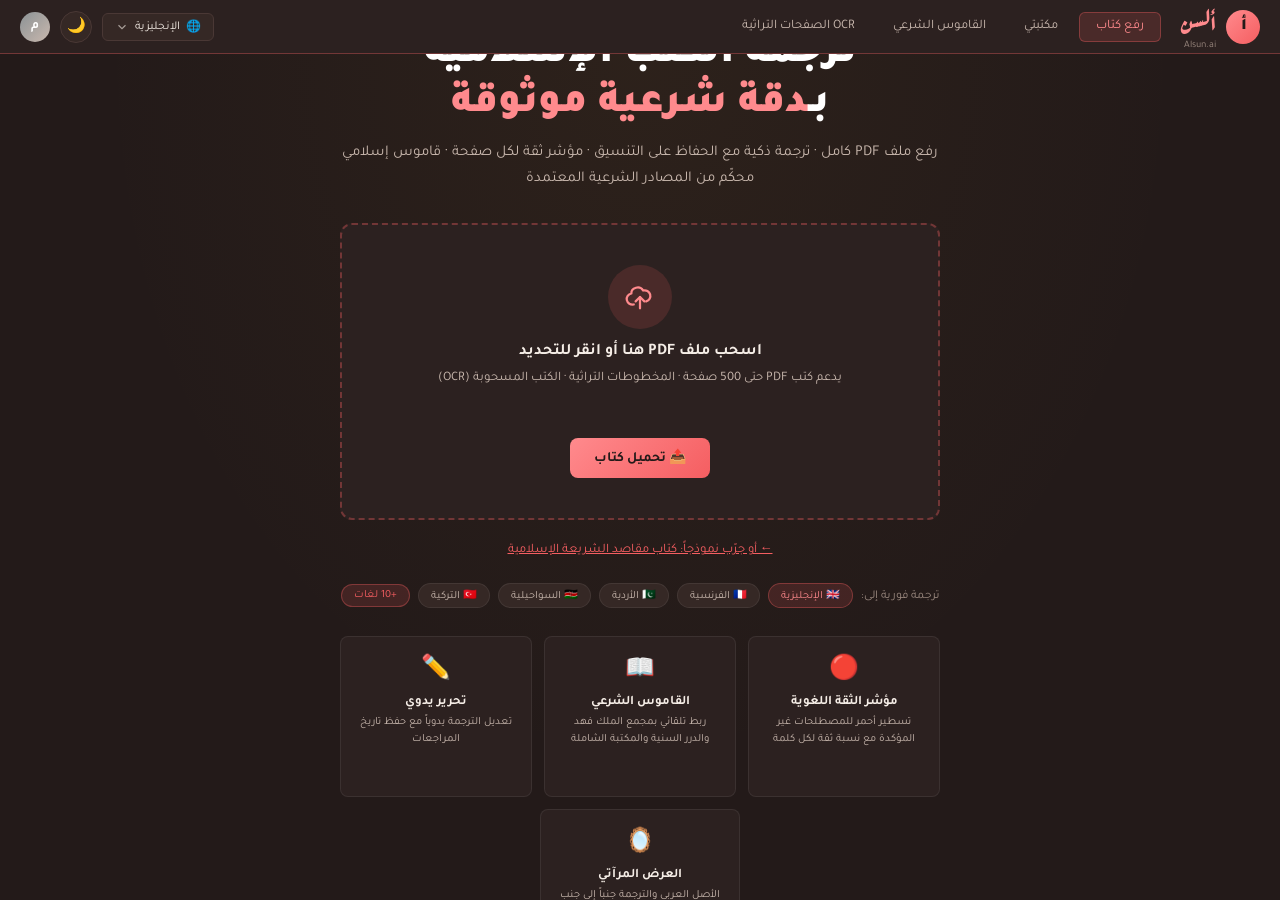
==== mockup.html @ 18628b53 "html" ====
<!DOCTYPE html>
<html lang="ar" dir="rtl">
<head>
<meta charset="UTF-8">
<meta name="viewport" content="width=device-width, initial-scale=1.0">
<title>ألسن · مترجم الكتب الإسلامية الذكي</title>
<link rel="preconnect" href="https://fonts.googleapis.com">
<link href="https://fonts.googleapis.com/css2?family=Tajawal:wght@300;400;500;700;900&family=Amiri:ital,wght@0,400;0,700;1,400&family=Inter:wght@300;400;500;600&display=swap" rel="stylesheet">
<style>
@font-face{
  font-family:'Aref Ruqaa';
  font-weight:400;
  src:url('assets/fonts/ArefRuqaa-Regular.woff2') format('woff2');
}
@font-face{
  font-family:'Aref Ruqaa';
  font-weight:700;
  src:url('assets/fonts/ArefRuqaa-Bold.woff2') format('woff2');
}
*{margin:0;padding:0;box-sizing:border-box;}
:root{
  --bg:#231a19;
  --bg2:#2c2120;
  --bg3:#352825;
  --bg4:#3f2f2c;
  --bg5:#4a3835;
  --gold:#f55e61;
  --gold-light:#ff8a8d;
  --gold-dim:rgba(245,94,97,0.15);
  --gold-border:rgba(245,94,97,0.35);
  --blue:#8b9295;
  --blue-light:#c9b8ae;
  --text:#f5ede6;
  --text2:#c9b8ae;
  --text3:#9c8a80;
  --danger:#e84545;
  --danger-light:rgba(232,69,69,0.12);
  --warn:#f5a623;
  --warn-light:rgba(245,166,35,0.12);
  --ok:#3dc47e;
  --ok-light:rgba(61,196,126,0.12);
  --r:8px;
  --r2:12px;
  --shadow:0 4px 24px rgba(0,0,0,0.4);
  --hairline:rgba(255,255,255,0.07);
  --hairline2:rgba(255,255,255,0.05);
  --hairline3:rgba(255,255,255,0.08);
}
/* ═══ LIGHT THEME (مستوحى من ألوان عرض ألسن: كريمي + مرجاني + أردوازي) ═══ */
body.light-theme{
  --bg:#fff8f3;
  --bg2:#ffffff;
  --bg3:#fbf1e9;
  --bg4:#f0e1d4;
  --bg5:#dcc9b8;
  --gold:#f55e61;
  --gold-light:#e14548;
  --gold-dim:rgba(245,94,97,0.08);
  --gold-border:rgba(245,94,97,0.28);
  --blue:#5e696c;
  --blue-light:#434343;
  --text:#434343;
  --text2:#5e696c;
  --text3:#8b9295;
  --shadow:0 4px 24px rgba(58,42,38,0.12);
  --hairline:rgba(58,42,38,0.1);
  --hairline2:rgba(58,42,38,0.06);
  --hairline3:rgba(58,42,38,0.12);
}
body{font-family:'Tajawal',sans-serif;background:var(--bg);color:var(--text);height:100vh;overflow:hidden;display:flex;flex-direction:column;transition:background .25s,color .25s;}
.theme-toggle{
  width:32px;height:32px;border-radius:50%;background:var(--bg3);
  border:1px solid var(--bg5);color:var(--text2);cursor:pointer;
  display:flex;align-items:center;justify-content:center;font-size:15px;transition:.2s;
}
.theme-toggle:hover{border-color:var(--gold-border);color:var(--gold-light);}

/* ═══ TOP NAV ═══ */
.topnav{
  display:flex;align-items:center;justify-content:space-between;
  padding:0 20px;height:54px;
  background:var(--bg2);border-bottom:1px solid var(--gold-border);
  flex-shrink:0;z-index:100;
}
.logo{display:flex;align-items:center;gap:10px;cursor:pointer;}
.logo-mark{
  width:34px;height:34px;border-radius:50%;
  background:linear-gradient(135deg,var(--gold-light),var(--gold));
  display:flex;align-items:center;justify-content:center;
  font-size:17px;font-weight:900;color:var(--bg);letter-spacing:-1px;
  font-family:'Tajawal',sans-serif;
}
.logo-text{font-family:'Aref Ruqaa',serif;font-size:26px;font-weight:700;color:var(--gold-light);}
.logo-sub{font-size:10px;color:var(--text3);font-weight:400;margin-top:-2px;}
.nav-tabs{display:flex;gap:4px;}
.nav-tab{
  padding:6px 16px;border-radius:6px;cursor:pointer;font-size:13px;
  color:var(--text2);transition:.2s;border:1px solid transparent;
}
.nav-tab:hover{color:var(--text);background:var(--bg3);}
.nav-tab.active{color:var(--gold-light);background:var(--gold-dim);border-color:var(--gold-border);}
.topnav-right{display:flex;align-items:center;gap:10px;}
.lang-btn{
  display:flex;align-items:center;gap:6px;padding:5px 12px;
  border-radius:6px;background:var(--bg3);border:1px solid var(--bg5);
  color:var(--text);font-size:12px;cursor:pointer;font-family:'Tajawal',sans-serif;
}
.lang-btn svg{width:14px;height:14px;opacity:.6;}
.avatar{
  width:30px;height:30px;border-radius:50%;
  background:linear-gradient(135deg,var(--blue),var(--blue-light));
  display:flex;align-items:center;justify-content:center;
  font-size:13px;font-weight:700;color:#fff;cursor:pointer;
}

/* ═══ MAIN LAYOUT ═══ */
.main{display:flex;flex:1;overflow:hidden;}

/* ═══ LEFT SIDEBAR (page thumbs - workspace only) ═══ */
.page-sidebar{
  width:90px;flex-shrink:0;background:var(--bg2);
  border-left:1px solid var(--hairline2);
  overflow-y:auto;padding:10px 6px;
  display:none;flex-direction:column;gap:6px;
  scrollbar-width:thin;scrollbar-color:var(--bg4) transparent;
}
.page-sidebar.show{display:flex;}
.page-thumb{
  position:relative;border-radius:var(--r);overflow:hidden;
  cursor:pointer;border:2px solid transparent;transition:.2s;
  background:var(--bg3);
}
.page-thumb:hover{border-color:var(--text3);}
.page-thumb.active{border-color:var(--gold);}
.page-thumb-inner{
  aspect-ratio:0.7;background:var(--bg4);
  display:flex;align-items:center;justify-content:center;
  flex-direction:column;gap:3px;padding:4px;
}
.page-num{font-size:10px;color:var(--text3);}
.page-thumb.active .page-num{color:var(--gold);}
.conf-bar{
  width:100%;height:3px;border-radius:2px;margin-top:2px;
  background:var(--bg5);
}
.conf-fill{height:100%;border-radius:2px;}
.conf-high .conf-fill{background:var(--ok);}
.conf-med .conf-fill{background:var(--warn);}
.conf-low .conf-fill{background:var(--danger);}

/* ═══ CONTENT AREA ═══ */
.content{flex:1;overflow:hidden;position:relative;}

/* ═══ SCREEN: WELCOME ═══ */
.screen{display:none;width:100%;height:100%;overflow-y:auto;}
.screen.active{display:flex;flex-direction:column;}

.welcome-screen{
  align-items:center;justify-content:center;
  background:radial-gradient(ellipse at 50% 0%, rgba(201,151,58,0.06) 0%, transparent 60%),var(--bg);
  padding:40px 20px;
}
.hero{text-align:center;max-width:600px;width:100%;}
.hero-badge{
  display:inline-flex;align-items:center;gap:6px;
  padding:4px 14px;border-radius:20px;
  background:var(--gold-dim);border:1px solid var(--gold-border);
  color:var(--gold-light);font-size:12px;margin-bottom:20px;
}
.hero h1{
  font-size:clamp(26px,4vw,42px);font-weight:900;
  color:#fff;line-height:1.2;margin-bottom:10px;
}
.hero h1 span{color:var(--gold-light);}
.hero p{color:var(--text2);font-size:15px;margin-bottom:32px;line-height:1.7;}

.upload-zone{
  border:2px dashed var(--gold-border);border-radius:var(--r2);
  padding:40px;text-align:center;cursor:pointer;
  background:var(--bg2);transition:.2s;margin-bottom:20px;
  position:relative;overflow:hidden;
}
.upload-zone:hover{border-color:var(--gold);background:var(--gold-dim);}
.upload-zone.dragover{border-color:var(--gold-light);background:rgba(201,151,58,0.2);}
.upload-icon{font-size:40px;margin-bottom:12px;display:block;}
.upload-icon-badge{
  width:64px;height:64px;border-radius:50%;
  background:var(--gold-dim);color:var(--gold-light);
  display:flex;align-items:center;justify-content:center;
  margin:0 auto 14px;
}
.upload-zone h3{font-size:16px;font-weight:700;margin-bottom:6px;}
.upload-zone p{color:var(--text2);font-size:13px;}
.upload-btn{
  display:inline-flex;align-items:center;gap:8px;
  margin-top:16px;padding:10px 24px;border-radius:var(--r);
  background:linear-gradient(135deg,var(--gold-light),var(--gold));
  color:var(--bg);font-weight:700;font-size:14px;cursor:pointer;
  border:none;font-family:'Tajawal',sans-serif;transition:.2s;
}
.upload-btn:hover{filter:brightness(1.1);transform:translateY(-1px);}
.demo-link{color:var(--gold);font-size:13px;cursor:pointer;text-decoration:underline;margin-top:10px;display:block;}

.features{display:flex;gap:12px;margin-top:28px;flex-wrap:wrap;justify-content:center;}
.feature-card{
  background:var(--bg2);border:1px solid var(--hairline);
  border-radius:var(--r);padding:16px;flex:1;min-width:160px;max-width:200px;text-align:center;
}
.feature-icon{font-size:24px;margin-bottom:8px;display:block;}
.feature-card h4{font-size:13px;font-weight:700;margin-bottom:4px;}
.feature-card p{font-size:11px;color:var(--text2);line-height:1.5;}

.langs-strip{
  display:flex;align-items:center;gap:8px;margin-top:24px;
  flex-wrap:wrap;justify-content:center;
}
.lang-chip{
  padding:4px 12px;border-radius:20px;font-size:11px;
  background:var(--bg3);border:1px solid var(--hairline);color:var(--text2);
}
.lang-chip.active{background:var(--gold-dim);border-color:var(--gold-border);color:var(--gold-light);}

/* ═══ SCREEN: WORKSPACE ═══ */
.workspace-screen{flex-direction:column;}
.ws-toolbar{
  display:flex;align-items:center;justify-content:space-between;
  padding:8px 16px;background:var(--bg2);
  border-bottom:1px solid var(--hairline2);flex-shrink:0;
}
.ws-breadcrumb{display:flex;align-items:center;gap:6px;font-size:13px;color:var(--text2);}
.ws-breadcrumb span{color:var(--text);}
.ws-breadcrumb .sep{opacity:.3;}
.ws-tools{display:flex;align-items:center;gap:8px;}
.tool-btn{
  padding:5px 10px;border-radius:6px;background:var(--bg3);
  border:1px solid var(--bg5);color:var(--text2);font-size:12px;cursor:pointer;
  font-family:'Tajawal',sans-serif;display:flex;align-items:center;gap:4px;transition:.2s;
}
.tool-btn:hover{color:var(--text);border-color:var(--text3);}
.tool-btn.primary{background:var(--gold-dim);border-color:var(--gold-border);color:var(--gold-light);}
.tool-btn.primary:hover{background:rgba(201,151,58,0.25);}

/* Conf badge */
.conf-badge{
  display:flex;align-items:center;gap:6px;padding:4px 10px;
  border-radius:6px;font-size:12px;font-weight:700;
}
.conf-badge.high{background:var(--ok-light);color:var(--ok);}
.conf-badge.med{background:var(--warn-light);color:var(--warn);}
.conf-badge.low{background:var(--danger-light);color:var(--danger);}
.conf-dot{width:6px;height:6px;border-radius:50%;background:currentColor;}
@keyframes pulseBadge{0%{transform:scale(1);}50%{transform:scale(1.15);}100%{transform:scale(1);}}

/* Dual pane */
.dual-pane{display:flex;flex:1;overflow:hidden;gap:0;}
.pane{flex:1;overflow-y:auto;padding:32px 28px;scrollbar-width:thin;}
.pane-divider{
  width:1px;background:var(--hairline);flex-shrink:0;
  position:relative;display:flex;align-items:center;justify-content:center;
}
.pane-divider::after{
  content:'⇔';color:var(--text3);font-size:14px;
  background:var(--bg2);padding:6px 4px;border-radius:4px;
  border:1px solid var(--hairline);cursor:ew-resize;
}

.pane-ar{direction:rtl;font-family:'Amiri',serif;font-size:17px;line-height:2;color:#f0f4f8;}
.pane-en{font-family:'Inter',sans-serif;font-size:15px;line-height:1.9;color:var(--text);}

.pane-header{
  display:flex;align-items:center;justify-content:space-between;
  margin-bottom:20px;padding-bottom:12px;
  border-bottom:1px solid var(--hairline);
}
.pane-title{font-size:12px;font-weight:600;color:var(--text3);text-transform:uppercase;letter-spacing:1px;}
.pane-lang{
  display:flex;align-items:center;gap:4px;font-size:12px;color:var(--text2);
  background:var(--bg3);padding:3px 10px;border-radius:20px;
}

/* Highlighted text spans */
.w{cursor:pointer;transition:.15s;}
.w:hover{background:var(--hairline2);border-radius:3px;}
.w-high{border-bottom:2px solid var(--ok);padding-bottom:1px;}
.w-med{border-bottom:2px solid var(--warn);padding-bottom:1px;color:#f0d090;}
.w-low{border-bottom:2px dashed var(--danger);padding-bottom:1px;color:#ffb0b0;}
.w.selected{background:rgba(201,151,58,0.15);border-radius:3px;padding:0 2px;}

/* Corresponding word in translation */
.tw-high{background:rgba(61,196,126,0.08);border-radius:3px;padding:0 2px;}
.tw-med{background:rgba(245,166,35,0.1);border-radius:3px;padding:0 2px;}
.tw-low{background:rgba(232,69,69,0.1);border-radius:3px;padding:0 2px;color:#ffaaaa;}
.tw.selected{background:rgba(201,151,58,0.15);outline:1px solid var(--gold);border-radius:3px;}

/* Chapter heading */
.ch-heading{
  font-size:14px;font-weight:700;color:var(--gold-light);
  text-align:center;margin-bottom:16px;padding:10px;
  background:var(--gold-dim);border-radius:var(--r);border:1px solid var(--gold-border);
}
.en-ch-heading{
  font-size:13px;font-weight:600;color:var(--gold-light);
  text-align:center;margin-bottom:16px;padding:10px;
  background:var(--gold-dim);border-radius:var(--r);border:1px solid var(--gold-border);
  direction:ltr;
}

/* ═══ WORD ANALYSIS PANEL ═══ */
.analysis-panel{
  width:280px;flex-shrink:0;background:var(--bg2);
  border-left:1px solid var(--hairline);
  display:flex;flex-direction:column;overflow:hidden;
  transition:.3s;
}
.analysis-panel.hidden{width:0;border:none;overflow:hidden;}
.ap-header{
  padding:14px 16px;border-bottom:1px solid var(--hairline);
  display:flex;align-items:center;justify-content:space-between;
}
.ap-title{font-size:13px;font-weight:700;color:var(--text);}
.ap-close{cursor:pointer;color:var(--text3);font-size:18px;line-height:1;}
.ap-close:hover{color:var(--text);}
.ap-body{flex:1;overflow-y:auto;padding:16px;}
.ap-word{
  font-family:'Amiri',serif;font-size:28px;font-weight:700;
  color:#fff;text-align:center;margin-bottom:4px;direction:rtl;
}
.ap-phonetic{text-align:center;font-size:12px;color:var(--text3);margin-bottom:16px;direction:ltr;}
.ap-section{margin-bottom:16px;}
.ap-label{font-size:10px;font-weight:700;color:var(--text3);text-transform:uppercase;letter-spacing:1px;margin-bottom:6px;}
.ap-value{font-size:14px;color:var(--text);line-height:1.6;}
.ap-def{
  background:var(--bg3);border-radius:var(--r);padding:10px 12px;
  font-size:12px;color:var(--text2);line-height:1.7;margin-top:6px;
  border-right:3px solid var(--gold);direction:rtl;text-align:right;
}
.ap-source{
  display:flex;align-items:center;gap:6px;font-size:11px;
  color:var(--text3);margin-top:6px;
}
.source-dot{width:6px;height:6px;border-radius:50%;background:var(--ok);flex-shrink:0;}
.conf-meter{
  margin-top:8px;background:var(--bg3);border-radius:20px;height:8px;overflow:hidden;
}
.conf-meter-fill{height:100%;border-radius:20px;transition:width .5s;}
.conf-pct{font-size:11px;color:var(--text2);margin-top:4px;}

.alternatives{display:flex;gap:6px;flex-wrap:wrap;margin-top:8px;}
.alt-chip{
  padding:4px 10px;border-radius:20px;font-size:12px;cursor:pointer;
  background:var(--bg3);border:1px solid var(--bg5);color:var(--text2);transition:.2s;
}
.alt-chip:hover{border-color:var(--gold-border);color:var(--gold-light);}
.alt-chip.selected-alt{background:var(--gold-dim);border-color:var(--gold-border);color:var(--gold-light);}

.ap-actions{padding:12px 16px;border-top:1px solid var(--hairline);display:flex;gap:8px;}
.ap-btn{
  flex:1;padding:8px;border-radius:var(--r);font-size:13px;
  font-family:'Tajawal',sans-serif;cursor:pointer;border:none;transition:.2s;font-weight:700;
}
.ap-btn.accept{background:var(--ok);color:var(--bg);}
.ap-btn.accept:hover{filter:brightness(1.1);}
.ap-btn.edit{background:var(--bg3);color:var(--text);border:1px solid var(--bg5);}
.ap-btn.edit:hover{border-color:var(--text3);}

/* Empty panel state */
.ap-tabs{display:flex;gap:4px;overflow-x:auto;}
.ap-tab{
  padding:6px 10px;border-radius:6px;font-size:11.5px;font-weight:600;
  color:var(--text3);cursor:pointer;white-space:nowrap;transition:.2s;
}
.ap-tab:hover{color:var(--text2);background:var(--bg3);}
.ap-tab.active{color:var(--gold-light);background:var(--gold-dim);}

/* AI assistant chat */
.ai-chat-messages{
  flex:1;overflow-y:auto;padding:16px;display:flex;flex-direction:column;gap:10px;
}
.ai-msg{
  max-width:88%;padding:9px 12px;border-radius:12px;font-size:12.5px;line-height:1.6;
  direction:rtl;text-align:right;
}
.ai-msg-bot{background:var(--bg3);color:var(--text);align-self:flex-end;border-bottom-left-radius:2px;}
.ai-msg-user{background:var(--gold);color:var(--bg);align-self:flex-start;border-bottom-right-radius:2px;font-weight:600;}
.ai-typing{color:var(--text3);font-style:italic;}
.ai-quick-prompts{display:flex;gap:6px;flex-wrap:wrap;padding:0 16px 10px;}
.ai-chip{
  padding:5px 12px;border-radius:20px;font-size:11px;cursor:pointer;
  background:var(--bg3);border:1px solid var(--bg5);color:var(--text2);transition:.2s;
}
.ai-chip:hover{border-color:var(--gold-border);color:var(--gold-light);}
.ai-input-row{display:flex;gap:8px;padding:12px 16px;border-top:1px solid var(--hairline);}
.ai-input{
  flex:1;padding:9px 12px;border-radius:var(--r);background:var(--bg3);
  border:1px solid var(--bg5);color:var(--text);font-size:12.5px;font-family:'Tajawal',sans-serif;
}
.ai-input:focus{outline:none;border-color:var(--gold-border);}

.ap-empty{
  flex:1;display:flex;flex-direction:column;align-items:center;justify-content:center;
  padding:20px;text-align:center;
}
.ap-empty-icon{font-size:32px;margin-bottom:10px;opacity:.3;}
.ap-empty p{font-size:12px;color:var(--text3);line-height:1.6;}

/* ═══ BOTTOM BAR ═══ */
.ws-bottom{
  display:flex;align-items:center;justify-content:space-between;
  padding:8px 16px;background:var(--bg2);
  border-top:1px solid var(--hairline);flex-shrink:0;
}
.page-nav{display:flex;align-items:center;gap:8px;}
.page-nav-btn{
  width:28px;height:28px;border-radius:6px;background:var(--bg3);
  border:1px solid var(--bg5);color:var(--text2);cursor:pointer;
  display:flex;align-items:center;justify-content:center;font-size:14px;transition:.2s;
}
.page-nav-btn:hover{border-color:var(--text3);color:var(--text);}
.page-info{font-size:12px;color:var(--text2);}
.page-input{
  width:36px;height:26px;border-radius:4px;background:var(--bg3);
  border:1px solid var(--bg5);color:var(--text);text-align:center;
  font-size:12px;font-family:'Tajawal',sans-serif;
}
.ws-bottom-right{display:flex;align-items:center;gap:12px;}
.legend{display:flex;align-items:center;gap:10px;}
.legend-item{display:flex;align-items:center;gap:5px;font-size:11px;color:var(--text3);}
.legend-line{width:20px;height:2px;border-radius:1px;}
.legend-line.h{background:var(--ok);}
.legend-line.m{background:var(--warn);}
.legend-line.l{background:var(--danger);border-style:dashed;}

/* ═══ SCREEN: LIBRARY ═══ */
.library-screen{
  padding:28px;gap:20px;
  background:var(--bg);overflow-y:auto;flex-wrap:wrap;
  align-content:flex-start;
}
.library-header{
  width:100%;display:flex;align-items:center;justify-content:space-between;
}
.section-title{font-size:18px;font-weight:700;}
.book-grid{
  display:grid;grid-template-columns:repeat(auto-fill,minmax(200px,1fr));
  gap:16px;width:100%;
}
.book-card{
  background:var(--bg2);border-radius:var(--r2);overflow:hidden;
  border:1px solid var(--hairline);cursor:pointer;transition:.2s;
}
.book-card:hover{transform:translateY(-2px);border-color:var(--gold-border);box-shadow:var(--shadow);}
.book-cover{
  aspect-ratio:0.75;background:linear-gradient(135deg,var(--bg4),var(--bg3));
  display:flex;align-items:center;justify-content:center;font-size:42px;
  position:relative;overflow:hidden;
}
.book-cover::after{
  content:'';position:absolute;inset:0;
  background:linear-gradient(to bottom,transparent 50%,rgba(0,0,0,0.5));
}
.book-status{
  position:absolute;top:8px;right:8px;padding:3px 8px;border-radius:20px;
  font-size:10px;font-weight:700;z-index:1;
}
.book-status.done{background:var(--ok-light);color:var(--ok);border:1px solid rgba(61,196,126,0.3);}
.book-status.wip{background:var(--warn-light);color:var(--warn);border:1px solid rgba(245,166,35,0.3);}
.book-info{padding:12px 14px;}
.book-title{font-size:14px;font-weight:700;margin-bottom:4px;line-height:1.3;}
.book-meta{font-size:11px;color:var(--text3);}
.book-langs{display:flex;gap:4px;margin-top:8px;flex-wrap:wrap;}
.book-lang-tag{
  padding:2px 8px;border-radius:20px;font-size:10px;
  background:var(--bg4);color:var(--text2);
}

/* ═══ SCREEN: GLOSSARY ═══ */
.glossary-screen{padding:28px;overflow-y:auto;align-content:flex-start;}
.glossary-search{
  display:flex;gap:10px;margin-bottom:24px;
}
.search-input{
  flex:1;padding:10px 16px;border-radius:var(--r);
  background:var(--bg2);border:1px solid var(--bg5);
  color:var(--text);font-size:14px;font-family:'Tajawal',sans-serif;
}
.search-input:focus{outline:none;border-color:var(--gold-border);}
.search-btn{
  padding:10px 20px;border-radius:var(--r);
  background:linear-gradient(135deg,var(--gold-light),var(--gold));
  color:var(--bg);font-weight:700;font-size:14px;cursor:pointer;
  border:none;font-family:'Tajawal',sans-serif;
}
.glossary-grid{
  display:grid;grid-template-columns:repeat(auto-fill,minmax(280px,1fr));
  gap:14px;
}
.gloss-card{
  background:var(--bg2);border-radius:var(--r2);padding:16px;
  border:1px solid var(--hairline);transition:.2s;
}
.gloss-card:hover{border-color:var(--gold-border);}
.gloss-ar{font-family:'Amiri',serif;font-size:22px;font-weight:700;direction:rtl;margin-bottom:4px;}
.gloss-en{font-size:13px;color:var(--gold-light);font-weight:600;direction:ltr;margin-bottom:8px;}
.gloss-def{font-size:12px;color:var(--text2);line-height:1.6;direction:rtl;text-align:right;}
.gloss-source{
  display:flex;align-items:center;gap:5px;font-size:10px;color:var(--text3);
  margin-top:8px;direction:ltr;
}
.gloss-conf{
  display:inline-flex;align-items:center;gap:4px;
  padding:2px 8px;border-radius:20px;font-size:10px;font-weight:700;
  margin-top:8px;
}
.gloss-conf.h{background:var(--ok-light);color:var(--ok);}
.gloss-conf.m{background:var(--warn-light);color:var(--warn);}
.gloss-card.custom{border-color:var(--gold-border);}
.gloss-custom-tag{
  display:inline-flex;align-items:center;gap:4px;
  padding:2px 8px;border-radius:20px;font-size:10px;font-weight:700;
  background:var(--gold-dim);color:var(--gold-light);margin-top:8px;margin-right:6px;
}

/* ═══ TOOLTIPS ═══ */
.tooltip{
  position:fixed;background:var(--bg4);border:1px solid var(--gold-border);
  border-radius:8px;padding:8px 12px;font-size:12px;
  box-shadow:var(--shadow);z-index:1000;pointer-events:none;
  opacity:0;transition:opacity .15s;max-width:200px;
}
.tooltip.show{opacity:1;}

/* ═══ PROGRESS BAR (translation in progress) ═══ */
.progress-bar{
  height:2px;background:var(--bg5);position:absolute;top:0;left:0;right:0;z-index:10;
}
.progress-fill{
  height:100%;background:linear-gradient(to right,var(--gold),var(--gold-light));
  transition:width 1s ease;
}

/* ═══ LEGEND INDICATOR ═══ */
.page-conf-ring{
  position:relative;width:36px;height:36px;
}
.page-conf-ring svg{transform:rotate(-90deg);}
.page-conf-ring text{transform:rotate(90deg);transform-origin:center;}

/* SCROLLBAR */
::-webkit-scrollbar{width:5px;height:5px;}
::-webkit-scrollbar-track{background:transparent;}
::-webkit-scrollbar-thumb{background:var(--bg5);border-radius:3px;}

/* ═══ LANG SELECTOR DROPDOWN ═══ */
.lang-dropdown{
  position:absolute;top:100%;right:0;min-width:180px;
  background:var(--bg3);border:1px solid var(--bg5);
  border-radius:var(--r);padding:6px;z-index:200;
  box-shadow:var(--shadow);display:none;
}
.lang-dropdown.show{display:block;}
.lang-option{
  padding:7px 12px;border-radius:6px;cursor:pointer;
  font-size:13px;color:var(--text2);transition:.15s;
  display:flex;align-items:center;gap:8px;
}
.lang-option:hover{background:var(--bg4);color:var(--text);}
.lang-option.sel{color:var(--gold-light);}
.lang-flag{font-size:16px;}

/* Notification toast */
.toast{
  position:fixed;bottom:20px;left:50%;transform:translateX(-50%) translateY(80px);
  background:var(--bg3);border:1px solid var(--gold-border);
  padding:10px 20px;border-radius:var(--r);font-size:13px;
  color:var(--gold-light);z-index:999;transition:.3s;
  box-shadow:var(--shadow);
}
.toast.show{transform:translateX(-50%) translateY(0);}

/* ═══ EXPORT MODAL ═══ */
.modal-overlay{
  position:fixed;inset:0;background:rgba(0,0,0,0.6);z-index:1000;
  display:flex;align-items:center;justify-content:center;
  opacity:0;pointer-events:none;transition:.25s;backdrop-filter:blur(2px);
}
.modal-overlay.show{opacity:1;pointer-events:auto;}
.modal-box{
  background:var(--bg2);border:1px solid var(--gold-border);
  border-radius:var(--r2);padding:28px;max-width:380px;width:90%;
  text-align:center;box-shadow:var(--shadow);
  transform:scale(.95);transition:.25s;
}
.modal-overlay.show .modal-box{transform:scale(1);}
.modal-icon{
  width:56px;height:56px;border-radius:50%;background:var(--gold-dim);
  color:var(--gold-light);display:flex;align-items:center;justify-content:center;
  font-size:24px;margin:0 auto 14px;
}
.modal-title{font-size:17px;font-weight:700;margin-bottom:6px;color:var(--text);}
.modal-sub{font-size:12px;color:var(--text2);line-height:1.6;margin-bottom:18px;}
.modal-options{display:flex;flex-direction:column;gap:8px;margin-bottom:18px;text-align:right;}
.modal-option{
  display:flex;align-items:center;gap:10px;padding:10px 12px;
  border:1px solid var(--bg5);border-radius:var(--r);cursor:pointer;transition:.2s;
}
.modal-option:hover{border-color:var(--gold-border);background:var(--gold-dim);}
.modal-option input{accent-color:var(--gold);width:15px;height:15px;flex-shrink:0;}
.mo-title{font-size:13px;font-weight:700;color:var(--text);}
.mo-sub{font-size:11px;color:var(--text3);margin-top:2px;}
.modal-actions{display:flex;gap:8px;}

/* ═══ HERITAGE OCR COMPARE SLIDER ═══ */
.compare-wrap{display:flex;flex-direction:column;align-items:center;gap:10px;}
.compare-container{
  position:relative;width:min(560px,92%);aspect-ratio:577/826;
  border-radius:var(--r);overflow:hidden;box-shadow:var(--shadow);
  border:1px solid var(--hairline3);
  --reveal:50%;
}
.compare-original, .compare-translated{
  position:absolute;inset:0;width:100%;height:100%;
}
.compare-original{object-fit:cover;display:block;}
.compare-translated{overflow:hidden;clip-path:inset(0 calc(100% - var(--reveal)) 0 0);}
.compare-translated img{width:100%;height:100%;object-fit:cover;display:block;}
.ocr-box{
  position:absolute;left:6%;right:6%;
  background:#f7ecdf;border:1px solid rgba(120,70,20,0.12);
  border-radius:2px;overflow:hidden;
  font-family:'Inter',sans-serif;font-size:9.5px;line-height:1.38;
  color:#2a2018;padding:3px 6px;direction:ltr;text-align:left;
  box-shadow:0 0 0 3px #f7ecdf;
}
.ocr-box b{color:#8a2020;}
.ocr-footnotes{font-size:8px;color:#4a4038;line-height:1.5;}
.compare-handle{
  position:absolute;top:0;bottom:0;left:var(--reveal);
  width:2px;background:var(--gold);transform:translateX(-50%);
  pointer-events:none;
}
.compare-handle-btn{
  position:absolute;top:50%;left:50%;transform:translate(-50%,-50%);
  width:30px;height:30px;border-radius:50%;
  background:var(--gold);color:var(--bg);font-weight:700;
  display:flex;align-items:center;justify-content:center;font-size:14px;
  box-shadow:var(--shadow);
}
.compare-slider{
  width:min(560px,92%);accent-color:var(--gold);cursor:ew-resize;
}
.compare-labels{
  display:flex;justify-content:space-between;width:min(560px,92%);
  font-size:11px;color:var(--text3);
}
</style>
</head>
<body>

<!-- TOP NAV -->
<nav class="topnav">
  <div style="display:flex;align-items:center;gap:20px;">
    <div class="logo" onclick="showScreen('welcome')">
      <div class="logo-mark">أ</div>
      <div>
        <div class="logo-text">ألسن</div>
        <div class="logo-sub">Alsun.ai</div>
      </div>
    </div>
    <div class="nav-tabs">
      <div class="nav-tab active" onclick="showScreen('welcome');setTab(this)">رفع كتاب</div>
      <div class="nav-tab" onclick="showScreen('library');setTab(this)">مكتبتي</div>
      <div class="nav-tab" onclick="showScreen('glossary');setTab(this)">القاموس الشرعي</div>
      <div class="nav-tab" onclick="showScreen('heritage');setTab(this)">OCR الصفحات التراثية</div>
    </div>
  </div>
  <div class="topnav-right">
    <div style="position:relative;">
      <div class="lang-btn" onclick="toggleLangDrop()">
        <span>🌐</span>
        <span id="current-lang">الإنجليزية</span>
        <svg viewBox="0 0 24 24" fill="none" stroke="currentColor" stroke-width="2"><polyline points="6 9 12 15 18 9"/></svg>
      </div>
      <div class="lang-dropdown" id="lang-dropdown">
        <div class="lang-option sel" onclick="setLang('en','الإنجليزية','English',this)"><span class="lang-flag">🇬🇧</span> الإنجليزية</div>
        <div class="lang-option" onclick="setLang('fr','الفرنسية','Français',this)"><span class="lang-flag">🇫🇷</span> الفرنسية</div>
        <div class="lang-option" onclick="setLang('ur','الأردية','اردو',this)"><span class="lang-flag">🇵🇰</span> الأردية</div>
        <div class="lang-option" onclick="setLang('sw','السواحيلية','Kiswahili',this)"><span class="lang-flag">🇰🇪</span> السواحيلية</div>
        <div class="lang-option" onclick="setLang('tr','التركية','Türkçe',this)"><span class="lang-flag">🇹🇷</span> التركية</div>
        <div class="lang-option" onclick="setLang('de','الألمانية','Deutsch',this)"><span class="lang-flag">🇩🇪</span> الألمانية</div>
      </div>
    </div>
    <div class="theme-toggle" id="theme-toggle" onclick="toggleTheme()" title="تبديل المظهر">🌙</div>
    <div class="avatar">م</div>
  </div>
</nav>

<!-- MAIN LAYOUT -->
<div class="main">
  <!-- Page sidebar (workspace only) -->
  <div class="page-sidebar" id="page-sidebar">
    <div class="page-thumb active conf-high" onclick="changePage(1,this)">
      <div class="page-thumb-inner">
        <span style="font-size:16px;">📄</span>
        <div class="page-num">1</div>
        <div class="conf-bar"><div class="conf-fill" style="width:91%"></div></div>
      </div>
    </div>
    <div class="page-thumb conf-med" onclick="changePage(2,this)">
      <div class="page-thumb-inner">
        <span style="font-size:16px;">📄</span>
        <div class="page-num">2</div>
        <div class="conf-bar"><div class="conf-fill" style="width:74%"></div></div>
      </div>
    </div>
    <div class="page-thumb conf-low" onclick="changePage(3,this)">
      <div class="page-thumb-inner">
        <span style="font-size:16px;">📄</span>
        <div class="page-num">3</div>
        <div class="conf-bar"><div class="conf-fill" style="width:52%"></div></div>
      </div>
    </div>
    <div class="page-thumb conf-high" onclick="changePage(4,this)">
      <div class="page-thumb-inner">
        <span style="font-size:16px;">📄</span>
        <div class="page-num">4</div>
        <div class="conf-bar"><div class="conf-fill" style="width:88%"></div></div>
      </div>
    </div>
    <div class="page-thumb conf-med" onclick="changePage(5,this)">
      <div class="page-thumb-inner">
        <span style="font-size:16px;">📄</span>
        <div class="page-num">5</div>
        <div class="conf-bar"><div class="conf-fill" style="width:67%"></div></div>
      </div>
    </div>
  </div>

  <!-- Content area -->
  <div class="content">

    <!-- ═══ SCREEN 1: WELCOME ═══ -->
    <div class="screen active welcome-screen" id="screen-welcome">
      <div class="hero">
        <div class="hero-badge">🏆 تحدي الذكاء الاصطناعي في خدمة المحتوى الإسلامي</div>
        <h1>ترجمة الكتب الإسلامية<br>بـ<span>دقة شرعية موثوقة</span></h1>
        <p>رفع ملف PDF كامل · ترجمة ذكية مع الحفاظ على التنسيق · مؤشر ثقة لكل صفحة · قاموس إسلامي محكّم من المصادر الشرعية المعتمدة</p>

        <div class="upload-zone" id="upload-zone"
          ondragover="event.preventDefault();this.classList.add('dragover')"
          ondragleave="this.classList.remove('dragover')"
          ondrop="handleDrop(event)"
          onclick="document.getElementById('file-input').click()">
          <div class="upload-icon-badge">
            <svg viewBox="0 0 24 24" fill="none" stroke="currentColor" stroke-width="1.8" stroke-linecap="round" stroke-linejoin="round" width="30" height="30">
              <path d="M7 18a4.6 4.4 0 0 1-1.9-8.8 5 4.5 0 0 1 9.4-2.4A4.5 4.5 0 0 1 17 15.5"/>
              <path d="M12 12v9"/>
              <path d="m8.5 15.5 3.5-3.5 3.5 3.5"/>
            </svg>
          </div>
          <h3>اسحب ملف PDF هنا أو انقر للتحديد</h3>
          <p>يدعم كتب PDF حتى 500 صفحة · المخطوطات التراثية · الكتب المسحوبة (OCR)</p>
          <button class="upload-btn">📤 تحميل كتاب</button>
          <input type="file" id="file-input" accept=".pdf" style="display:none" onchange="handleFile(this)">
        </div>
        <span class="demo-link" onclick="startDemo()">← أو جرّب نموذجاً: كتاب مقاصد الشريعة الإسلامية</span>

        <div class="langs-strip">
          <span style="font-size:12px;color:var(--text3);">ترجمة فورية إلى:</span>
          <div class="lang-chip active">🇬🇧 الإنجليزية</div>
          <div class="lang-chip">🇫🇷 الفرنسية</div>
          <div class="lang-chip">🇵🇰 الأردية</div>
          <div class="lang-chip">🇰🇪 السواحيلية</div>
          <div class="lang-chip">🇹🇷 التركية</div>
          <div class="lang-chip" style="color:var(--gold);background:var(--gold-dim);border-color:var(--gold-border);">+10 لغات</div>
        </div>

        <div class="features">
          <div class="feature-card">
            <span class="feature-icon">🔴</span>
            <h4>مؤشر الثقة اللغوية</h4>
            <p>تسطير أحمر للمصطلحات غير المؤكدة مع نسبة ثقة لكل كلمة</p>
          </div>
          <div class="feature-card">
            <span class="feature-icon">📖</span>
            <h4>القاموس الشرعي</h4>
            <p>ربط تلقائي بمجمع الملك فهد والدرر السنية والمكتبة الشاملة</p>
          </div>
          <div class="feature-card">
            <span class="feature-icon">✏️</span>
            <h4>تحرير يدوي</h4>
            <p>تعديل الترجمة يدوياً مع حفظ تاريخ المراجعات</p>
          </div>
          <div class="feature-card">
            <span class="feature-icon">🪞</span>
            <h4>العرض المرآتي</h4>
            <p>الأصل العربي والترجمة جنباً إلى جنب مع الحفاظ على التنسيق</p>
          </div>
        </div>
      </div>
    </div>

    <!-- ═══ SCREEN 2: WORKSPACE ═══ -->
    <div class="screen workspace-screen" id="screen-workspace">
      <!-- Progress bar (hidden after load) -->
      <div class="progress-bar" id="progress-bar" style="display:none;">
        <div class="progress-fill" id="progress-fill" style="width:0%"></div>
      </div>

      <!-- Workspace toolbar -->
      <div class="ws-toolbar">
        <div class="ws-breadcrumb">
          <span style="cursor:pointer;color:var(--text2);" onclick="showScreen('welcome');setTab(document.querySelector('.nav-tab'))">مكتبتي</span>
          <span class="sep">›</span>
          <span>مقاصد الشريعة الإسلامية</span>
          <span class="sep">›</span>
          <span style="color:var(--text3);">الباب الأول</span>
        </div>
        <div class="ws-tools">
          <div class="conf-badge high" id="page-conf-badge">
            <div class="conf-dot"></div>
            <span id="conf-pct">91%</span> ثقة
          </div>
          <div class="tool-btn" onclick="zoomPanes(-1)" title="تصغير الخط">🔍−</div>
          <div class="tool-btn" onclick="zoomPanes(1)" title="تكبير الخط">🔍+</div>
          <div class="tool-btn" onclick="togglePanel()">🔍 تحليل</div>
          <div class="tool-btn" onclick="openAiAssistant()">💬 مساعد AI</div>
          <div class="tool-btn primary" onclick="showExportModal()">📥 تصدير</div>
        </div>
      </div>

      <!-- Main content: panes + analysis panel -->
      <div style="display:flex;flex:1;overflow:hidden;">
        <!-- Dual pane -->
        <div class="dual-pane" id="dual-pane">
          <!-- Arabic original pane (right) -->
          <div class="pane pane-ar" id="pane-ar">
            <div class="pane-header">
              <div class="pane-title" style="font-family:'Tajawal',sans-serif;">النص الأصلي</div>
              <div class="pane-lang">🇸🇦 العربية</div>
            </div>
            <div id="ar-content">
              <div class="ch-heading">الباب الأول: مفهوم مقاصد الشريعة الإسلامية</div>
              <p>
                <span class="w w-high" data-word="الشريعة" data-pct="95" data-conf="high" data-en="Sharia / Islamic Law" data-def="الشريعة الإسلامية: الأحكام والتشريعات التي أنزلها الله تعالى على نبيه محمد ﷺ لتنظيم حياة الإنسان في جميع جوانبها." data-source="مجمع الملك فهد للطباعة" data-alts="Islamic Law,Divine Law,Sharia,Legislation" onclick="showAnalysis(this)">الشريعة</span> الإسلامية نظامٌ ربانيٌّ شاملٌ، أنزله الله تعالى لتنظيم جميع شؤون الحياة الإنسانية، وقد بُنيت على غاياتٍ نبيلةٍ تُعرف بـ
                «<span class="w w-med" data-word="المقاصد" data-pct="78" data-conf="med" data-en="Maqasid / Objectives" data-def="مقاصد الشريعة: الأغراض والحِكَم التي راعاها الشارع في تشريع الأحكام، وهي مطلوبة لذاتها لا لكونها وسيلة." data-source="المكتبة الشاملة / ابن عاشور" data-alts="Objectives,Purposes,Goals,Intents" onclick="showAnalysis(this)">المقاصد</span>»
                الرامية إلى جلب المصالح ودرء المفاسد.
              </p>
              <br>
              <p>وقد اعتنى علماء <span class="w w-high" data-word="الفقه" data-pct="92" data-conf="high" data-en="Fiqh / Islamic Jurisprudence" data-def="الفقه: العلم بالأحكام الشرعية العملية المستنبطة من أدلتها التفصيلية." data-source="الدرر السنية" data-alts="Jurisprudence,Islamic Law,Fiqh" onclick="showAnalysis(this)">الفقه</span> و<span class="w w-low" data-word="الأصول" data-pct="58" data-conf="low" data-en="Usul / Fundamentals of Islamic Law" data-def="أصول الفقه: القواعد والضوابط التي يُستنبط بها الحكم الشرعي من الدليل الشرعي. وهو علم يبحث في مصادر التشريع ومناهج الاجتهاد." data-source="موسوعة الفقه الإسلامي" data-alts="Usul al-Fiqh,Fundamentals,Principles,Sources of Law" onclick="showAnalysis(this)">الأصول</span> بدراسة هذه المقاصد عنايةً بالغة، إذ هي الأساس الذي تُبنى عليه الأحكام الشرعية، والمرجعُ في فهم <span class="w w-med" data-word="الحكمة" data-pct="75" data-conf="med" data-en="Hikmah / Divine Wisdom" data-def="الحكمة من التشريع: الغاية النبيلة والعلة الداعية إلى وضع الحكم الشرعي، وقد تكون خفية أو جلية." data-source="مجمع الفقه الإسلامي الدولي" data-alts="Divine Wisdom,Rationale,Wisdom,Purpose" onclick="showAnalysis(this)">الحكمة</span> الإلهية وراء الأحكام.</p>
              <br>
              <p>وكان الإمامُ <span class="w w-high" data-word="الشاطبي" data-pct="98" data-conf="high" data-en="Al-Shatibi" data-def="إبراهيم بن موسى اللخمي الشاطبي (ت. 790هـ): إمام المقاصد وعالم الأندلس، صاحب كتاب الموافقات في أصول الشريعة." data-source="سير أعلام النبلاء" data-alts="Al-Shatibi,Shatibi,Imam Shatibi" onclick="showAnalysis(this)">الشاطبي</span> رحمه الله من أبرز العلماء الذين نظّموا نظرية المقاصد وأسّسوا لها في كتابه الجليل «<span class="w w-low" data-word="الموافقات" data-pct="55" data-conf="low" data-en="Al-Muwafaqat" data-def="الموافقات في أصول الشريعة: كتاب في علم أصول الفقه للإمام الشاطبي، يُعدّ من أجلّ كتب الأصول وأوسعها في باب مقاصد الشريعة." data-source="المكتبة الشاملة" data-alts="Al-Muwafaqat,The Reconciliation,Al-Muwafaqat fi Usul al-Sharia" onclick="showAnalysis(this)">الموافقات</span>» الذي ظلّ مرجعاً لا يُجارى في هذا العلم.</p>
              <br>
              <p>وتتمثّل الكليات الشرعية في «<span class="w w-med" data-word="الضرورات الخمس" data-pct="80" data-conf="med" data-en="The Five Necessities / Al-Daruriyyat al-Khams" data-def="الكليات الخمس أو الضرورات الخمس: هي الأمور الضرورية التي لا تقوم مصالح الناس إلا بها وهي: حفظ الدين والنفس والعقل والنسل والمال." data-source="موسوعة الكويتية الفقهية" data-alts="Five Necessities,Five Universals,Five Essentials,Al-Kulliyyat al-Khams" onclick="showAnalysis(this)">الضرورات الخمس</span>»: حفظ الدين، والنفس، والعقل، والنسل، والمال.</p>
            </div>
          </div>

          <div class="pane-divider"></div>

          <!-- Translation pane (left) -->
          <div class="pane pane-en" id="pane-en" dir="ltr">
            <div class="pane-header">
              <div class="pane-title">Translation</div>
              <div class="pane-lang">🇬🇧 <span id="target-lang-label">English</span></div>
            </div>
            <div id="en-content">
              <div class="en-ch-heading">Chapter One: The Concept of the Maqasid of Islamic Sharia</div>
              <p>Islamic <span class="tw tw-high" id="tw-sharia">Sharia</span> is a comprehensive divine system, revealed by Allah Almighty to organize all aspects of human life. It is built upon noble objectives—called the <span class="tw tw-med" id="tw-maqasid">"Maqasid"</span>—that aim to bring benefit and ward off harm.</p>
              <br>
              <p>The scholars of <span class="tw tw-high">jurisprudence</span> (Fiqh) and the <span class="tw tw-low" id="tw-usul">fundamentals of law (Usul)</span> have paid significant attention to studying these objectives, as they are the foundation upon which <span class="tw tw-high">legal rulings</span> are built and serve as a reference for understanding the divine <span class="tw tw-med" id="tw-hikmah">wisdom (Hikmah)</span> behind the injunctions.</p>
              <br>
              <p>Imam Al-<span class="tw tw-high">Shatibi</span> (may Allah have mercy on him) was among the most prominent scholars to organize and elaborate upon the theory of the <span class="tw tw-med">Maqasid</span>, in his great work "<span class="tw tw-low" id="tw-muwafaqat">Al-Muwafaqat</span>," which remains an unmatched reference in this science until today.</p>
              <br>
              <p>The comprehensive objectives (<span class="tw tw-med">Kulliyyat</span>) of <span class="tw tw-high">Sharia</span> are known as the "<span class="tw tw-med" id="tw-five">Five Necessities</span>" (<span class="tw tw-med">Al-Daruriyyat al-Khams</span>): the preservation of Religion, Life, Intellect, Lineage, and Wealth.</p>
            </div>
          </div>
        </div>

        <!-- Analysis panel -->
        <div class="analysis-panel hidden" id="analysis-panel">
          <div class="ap-header">
            <div class="ap-tabs">
              <div class="ap-tab active" id="tab-analysis" onclick="switchPanelTab('analysis')">🔍 تحليل المصطلح</div>
              <div class="ap-tab" id="tab-ai" onclick="switchPanelTab('ai')">💬 مساعد الذكاء الاصطناعي</div>
            </div>
            <div class="ap-close" onclick="togglePanel()">×</div>
          </div>

          <!-- ═══ TAB 1: Term analysis ═══ -->
          <div id="panel-body-analysis" style="display:flex;flex-direction:column;flex:1;overflow:hidden;">
            <!-- Empty state -->
            <div class="ap-empty" id="ap-empty">
              <div class="ap-empty-icon">👆</div>
              <p>انقر على أي كلمة مُسطَّرة في النص العربي لعرض تحليلها الشرعي والترجمة المقترحة</p>
            </div>
            <!-- Loaded state (hidden until word clicked) -->
            <div id="ap-content" style="display:none;flex:1;overflow-y:auto;flex-direction:column;">
              <div class="ap-body">
                <div class="ap-word" id="ap-word">المقاصد</div>
                <div class="ap-phonetic" id="ap-phonetic">al-maqāṣid</div>

                <div class="ap-section">
                  <div class="ap-label">الترجمة المقترحة</div>
                  <div class="ap-value" id="ap-en">Objectives / Maqasid</div>
                  <div class="ap-def" id="ap-def">مقاصد الشريعة: الأغراض والحِكَم التي راعاها الشارع في تشريع الأحكام.</div>
                </div>

                <div class="ap-section">
                  <div class="ap-label">نسبة الثقة</div>
                  <div class="conf-meter">
                    <div class="conf-meter-fill" id="ap-conf-fill" style="width:78%;background:var(--warn)"></div>
                  </div>
                  <div class="conf-pct" id="ap-conf-pct">78% — متوسطة (مصطلح إسلامي متخصص)</div>
                </div>

                <div class="ap-section">
                  <div class="ap-label">المصدر الشرعي</div>
                  <div class="ap-source">
                    <div class="source-dot"></div>
                    <span id="ap-source">مجمع الملك فهد للطباعة</span>
                  </div>
                </div>

                <div class="ap-section">
                  <div class="ap-label">بدائل الترجمة</div>
                  <div class="alternatives" id="ap-alts"></div>
                </div>
              </div>
              <div class="ap-actions">
                <button class="ap-btn accept" onclick="acceptTranslation()">✓ قبول</button>
                <button class="ap-btn edit" onclick="showToast('فتح وضع التحرير...')">✏️ تحرير</button>
              </div>
            </div>
          </div>

          <!-- ═══ TAB 2: AI assistant (post-translation refinement) ═══ -->
          <div id="panel-body-ai" style="display:none;flex-direction:column;flex:1;overflow:hidden;">
            <div class="ai-chat-messages" id="ai-chat-messages">
              <div class="ai-msg ai-msg-bot">أهلاً! بعد ما تخلص مراجعة الترجمة، اطلب مني أي تعديل بشكل مخصص على الفقرة الحالية — زي تبسيط الأسلوب أو جعله أكثر رسمية.</div>
            </div>
            <div class="ai-quick-prompts">
              <div class="ai-chip" onclick="quickAiPrompt('بسّط هذه الفقرة لتناسب المسلمين الجدد')">بسّط الفقرة</div>
              <div class="ai-chip" onclick="quickAiPrompt('اجعل الأسلوب أكاديمياً أكثر رسمية')">أسلوب أكاديمي</div>
              <div class="ai-chip" onclick="quickAiPrompt('اختصر هذه الفقرة إلى نصف طولها')">اختصار</div>
            </div>
            <div class="ai-input-row">
              <input type="text" id="ai-chat-input" class="ai-input" placeholder="اكتب طلبك هنا…" dir="rtl"
                onkeydown="if(event.key==='Enter')sendAiMessage()">
              <button class="ap-btn accept" style="flex:0 0 auto;padding:8px 16px;" onclick="sendAiMessage()">إرسال</button>
            </div>
          </div>
        </div>
      </div>

      <!-- Bottom bar -->
      <div class="ws-bottom">
        <div class="page-nav">
          <div class="page-nav-btn" onclick="navigatePage(-1)">‹</div>
          <span class="page-info">صفحة</span>
          <input type="number" class="page-input" id="page-input" value="1" min="1" max="45" onchange="jumpPage(this.value)">
          <span class="page-info">من 45</span>
          <div class="page-nav-btn" onclick="navigatePage(1)">›</div>
        </div>
        <div class="ws-bottom-right">
          <div class="legend">
            <div class="legend-item"><div class="legend-line h"></div> ثقة عالية (>85%)</div>
            <div class="legend-item"><div class="legend-line m"></div> متوسطة (60-85%)</div>
            <div class="legend-item"><div class="legend-line l" style="border-bottom:2px dashed var(--danger);height:0;width:20px;"></div> منخفضة (<60%)</div>
          </div>
        </div>
      </div>
    </div>

    <!-- ═══ SCREEN 3: LIBRARY ═══ -->
    <div class="screen" id="screen-library" style="display:none;flex-direction:column;">
      <div style="padding:28px;overflow-y:auto;flex:1;">
        <div style="display:flex;align-items:center;justify-content:space-between;margin-bottom:24px;">
          <div>
            <div class="section-title">مكتبة الكتب المترجمة</div>
            <div style="font-size:12px;color:var(--text3);margin-top:4px;">3 كتب · 127 صفحة مترجمة</div>
          </div>
          <div class="tool-btn primary" onclick="showScreen('welcome');setTab(document.querySelector('.nav-tab'))">+ رفع كتاب جديد</div>
        </div>
        <div class="book-grid">
          <div class="book-card" onclick="startDemo()">
            <div class="book-cover">
              <span>📚</span>
              <div class="book-status wip">جارٍ الترجمة</div>
            </div>
            <div class="book-info">
              <div class="book-title">مقاصد الشريعة الإسلامية</div>
              <div class="book-meta">ابن عاشور · 45 صفحة</div>
              <div style="height:4px;background:var(--bg5);border-radius:2px;margin-top:8px;">
                <div style="width:20%;height:100%;background:var(--gold);border-radius:2px;"></div>
              </div>
              <div style="font-size:10px;color:var(--text3);margin-top:4px;">9 / 45 صفحة · 87% ثقة متوسطة</div>
              <div class="book-langs">
                <div class="book-lang-tag">🇬🇧 EN</div>
                <div class="book-lang-tag">🇫🇷 FR</div>
              </div>
            </div>
          </div>
          <div class="book-card">
            <div class="book-cover">
              <span>🕌</span>
              <div class="book-status done">مكتمل</div>
            </div>
            <div class="book-info">
              <div class="book-title">الرسالة للإمام الشافعي</div>
              <div class="book-meta">الإمام الشافعي · 23 صفحة</div>
              <div style="height:4px;background:var(--bg5);border-radius:2px;margin-top:8px;">
                <div style="width:100%;height:100%;background:var(--ok);border-radius:2px;"></div>
              </div>
              <div style="font-size:10px;color:var(--ok);margin-top:4px;">23 / 23 صفحة · اكتملت الترجمة</div>
              <div class="book-langs">
                <div class="book-lang-tag">🇬🇧 EN</div>
                <div class="book-lang-tag">🇵🇰 UR</div>
                <div class="book-lang-tag">🇰🇪 SW</div>
              </div>
            </div>
          </div>
          <div class="book-card">
            <div class="book-cover">
              <span>📜</span>
              <div class="book-status done">مكتمل</div>
            </div>
            <div class="book-info">
              <div class="book-title">أربعون النووية</div>
              <div class="book-meta">الإمام النووي · 59 صفحة</div>
              <div style="height:4px;background:var(--bg5);border-radius:2px;margin-top:8px;">
                <div style="width:100%;height:100%;background:var(--ok);border-radius:2px;"></div>
              </div>
              <div style="font-size:10px;color:var(--ok);margin-top:4px;">59 / 59 صفحة · اكتملت الترجمة</div>
              <div class="book-langs">
                <div class="book-lang-tag">🇬🇧 EN</div>
                <div class="book-lang-tag">🇫🇷 FR</div>
                <div class="book-lang-tag">🇩🇪 DE</div>
                <div class="book-lang-tag" style="background:var(--gold-dim);color:var(--gold);border-color:var(--gold-border);">+3</div>
              </div>
            </div>
          </div>
        </div>
      </div>
    </div>

    <!-- ═══ SCREEN 4: GLOSSARY ═══ -->
    <div class="screen" id="screen-glossary" style="display:none;flex-direction:column;">
      <div style="padding:28px;overflow-y:auto;flex:1;">
        <div style="margin-bottom:24px;">
          <div class="section-title" style="margin-bottom:4px;">القاموس الشرعي المحكّم</div>
          <div style="font-size:12px;color:var(--text3);">مرتبط بمجمع الملك فهد · الدرر السنية · المكتبة الشاملة · IslamQA</div>
        </div>
        <div class="glossary-search">
          <input type="text" class="search-input" placeholder="ابحث عن مصطلح شرعي..." dir="rtl">
          <button class="search-btn">بحث</button>
          <button class="tool-btn" style="flex-shrink:0;" onclick="document.getElementById('custom-dict-input').click()">📤 رفع قاموسك الخاص</button>
          <input type="file" id="custom-dict-input" accept=".csv,.xlsx,.json" style="display:none" onchange="importCustomDict(this)">
        </div>
        <div id="custom-dict-banner" style="display:none;align-items:center;gap:8px;margin-bottom:16px;padding:10px 14px;background:var(--gold-dim);border:1px solid var(--gold-border);border-radius:var(--r);font-size:12px;color:var(--gold-light);">
          <span>✅</span>
          <span id="custom-dict-banner-text">تم استيراد قاموسك الخاص ودمجه مع القاموس الشرعي المحكّم.</span>
        </div>
        <div class="glossary-grid" id="glossary-grid">
          <div class="gloss-card">
            <div class="gloss-ar">مقاصد الشريعة</div>
            <div class="gloss-en">Maqasid al-Sharia · Objectives of Islamic Law</div>
            <div class="gloss-def">الأغراض والحِكَم التي راعاها الشارع في تشريع الأحكام لتحقيق مصالح الخلق في العاجل والآجل.</div>
            <div class="gloss-source"><span>📚</span> المكتبة الشاملة، ابن عاشور</div>
            <div class="gloss-conf h">● ثقة عالية 95%</div>
          </div>
          <div class="gloss-card">
            <div class="gloss-ar">الاجتهاد</div>
            <div class="gloss-en">Ijtihad · Independent Legal Reasoning</div>
            <div class="gloss-def">بذل الفقيه وسعه في استنباط الحكم الشرعي من الأدلة التفصيلية بالطرق المشروعة.</div>
            <div class="gloss-source"><span>📚</span> الدرر السنية</div>
            <div class="gloss-conf h">● ثقة عالية 91%</div>
          </div>
          <div class="gloss-card">
            <div class="gloss-ar">التوكل</div>
            <div class="gloss-en">Tawakkul · Reliance / Trust in Allah</div>
            <div class="gloss-def">اعتماد القلب على الله وحده في جلب المنافع ودفع المضار مع الأخذ بالأسباب.</div>
            <div class="gloss-source"><span>📚</span> مجمع الملك فهد</div>
            <div class="gloss-conf m">● ثقة متوسطة 74%</div>
          </div>
          <div class="gloss-card">
            <div class="gloss-ar">الإجماع</div>
            <div class="gloss-en">Ijma · Scholarly Consensus</div>
            <div class="gloss-def">اتفاق المجتهدين من أمة محمد ﷺ في عصر من العصور على حكم شرعي.</div>
            <div class="gloss-source"><span>📚</span> مجمع الفقه الإسلامي الدولي</div>
            <div class="gloss-conf h">● ثقة عالية 97%</div>
          </div>
          <div class="gloss-card">
            <div class="gloss-ar">الزكاة</div>
            <div class="gloss-en">Zakat · Obligatory Almsgiving</div>
            <div class="gloss-def">ركن من أركان الإسلام، وهو إخراج قدر مخصوص من مال مخصوص لمستحقيه المحددين شرعاً.</div>
            <div class="gloss-source"><span>📚</span> مجمع الملك فهد</div>
            <div class="gloss-conf h">● ثقة عالية 99%</div>
          </div>
          <div class="gloss-card">
            <div class="gloss-ar">القياس</div>
            <div class="gloss-en">Qiyas · Analogical Reasoning</div>
            <div class="gloss-def">إلحاق فرع بأصل في الحكم لاشتراكهما في علة ذلك الحكم.</div>
            <div class="gloss-source"><span>📚</span> الدرر السنية</div>
            <div class="gloss-conf h">● ثقة عالية 89%</div>
          </div>
        </div>
      </div>
    </div>

    <!-- ═══ SCREEN 5: HERITAGE OCR ═══ -->
    <div class="screen" id="screen-heritage" style="display:none;flex-direction:column;">
      <div style="padding:24px 28px;overflow-y:auto;flex:1;">
        <div style="margin-bottom:6px;">
          <div class="section-title">ترجمة الصفحات التراثية المصورة (OCR)</div>
          <div style="font-size:12px;color:var(--text3);margin-top:4px;">
            استخراج النص العربي من صورة الصفحة الممسوحة ضوئياً، واستبداله بالترجمة — مع الحفاظ على تصميم الصفحة والزخرفة الأصلية كما هي
          </div>
        </div>

        <div style="display:flex;align-items:center;justify-content:center;gap:14px;margin:18px 0;">
          <span style="font-size:12px;color:var(--text2);">اسحب المؤشر للمقارنة</span>
          <div class="conf-badge high"><div class="conf-dot"></div> دقة استخراج 96%</div>
        </div>

        <div class="compare-wrap">
          <div class="compare-container" id="compare-container">
            <img class="compare-original" src="[data-uri]" alt="الصفحة الأصلية">
            <div class="compare-translated" id="compare-translated">
              <img src="[data-uri]" alt="">
              <div class="ocr-box" style="top:12.8%;height:11%;">
                "And if you find them clinging to the covers of the <b>Ka'bah</b>," and he was known by the nickname <b>Ikrimah bin Abi Jahl</b>; because they used to believe in the old order that fought against the religion and oppressed the Muslims.
              </div>
              <div class="ocr-box" style="top:24.3%;height:13.2%;">
                But his wife had sought the Prophet ﷺ as a believer, and came to him from Yemen. When he arrived to her, she greeted him warmly and said: "Welcome, the migrant rider." He said: What do you say, O Prophet of Allah? He said: Testify there is no god but Allah, and that Muhammad is His servant and Messenger. She said: Then what? He said: Say: O Allah, guide my emigrant fighter. So she did.
              </div>
              <div class="ocr-box" style="top:38%;height:9.3%;">
                Then the Prophet ﷺ said: "I never give a questioner anything except I give you the same." He said: I do not ask You for wealth — Quraysh have plenty of it — but I ask that You forgive me.
              </div>
              <div class="ocr-box" style="top:47.8%;height:10%;">
                Then he said: O Messenger of Allah, by Allah, I will not leave any position I used to stand blocking the path of Allah, except I stand in its like in the path of Allah — nor spend anything I used to spend blocking the path of Allah, except I spend its like in the path of Allah!
              </div>
              <div class="ocr-box" style="top:58.5%;height:8.3%;">
                When the day of <b>Yarmouk</b> came, he dismounted and fought fiercely, and was struck a severe blow, and was found among seventy wounds — stabs, strikes and arrows.
              </div>
              <div class="ocr-box" style="top:67.3%;height:13.8%;">
                It is reported that when <b>Khalid bin al-Walid</b> dismounted for him, he said: Do not — for that will kill him. He said: Leave me, O Khalid; he was with the Messenger of Allah ﷺ before you, and we were the harshest of people against the Messenger of Allah ﷺ. And so he remained until he was killed.
              </div>
              <div class="ocr-box ocr-footnotes" style="top:82%;height:14.5%;">
                (1) Sunan al-Nasa'i, no. 4078 — authenticated by Al-Albani.<br>
                (2) Tarikh Dimashq, Ibn Asakir (41/53).<br>
                (3) Musannaf Ibn Abi Shaybah (13/37).<br>
                (4) Tarikh Dimashq, Ibn Asakir (41/69).
              </div>
            </div>
            <div class="compare-handle" id="compare-handle">
              <div class="compare-handle-btn">⇔</div>
            </div>
          </div>
          <input type="range" min="0" max="100" value="50" class="compare-slider" id="compare-slider" oninput="updateCompare(this.value)">
          <div class="compare-labels">
            <span>📜 الأصل الممسوح ضوئياً</span>
            <span>🅰️ الترجمة على نفس التصميم</span>
          </div>
        </div>
      </div>
    </div>

  </div>
</div>

<!-- Tooltip -->
<div class="tooltip" id="tooltip"></div>
<!-- Toast -->
<div class="toast" id="toast"></div>

<!-- Export Modal -->
<div class="modal-overlay" id="export-modal">
  <div class="modal-box" id="export-modal-box">
    <div class="modal-icon">📤</div>
    <h3 class="modal-title" id="export-modal-title">خيارات التصدير الذكي</h3>
    <p class="modal-sub" id="export-modal-sub">اختر صيغة الملف النهائي. سيتم الحفاظ على التنسيق والجداول كما هي.</p>

    <div class="modal-options" id="export-modal-options">
      <label class="modal-option">
        <input type="radio" name="exportType" checked>
        <div>
          <p class="mo-title">ملف PDF ثنائي اللغة</p>
          <p class="mo-sub">عربي وإنجليزي متقابلين في نفس الملف (Mirroring)</p>
        </div>
      </label>
      <label class="modal-option">
        <input type="radio" name="exportType">
        <div>
          <p class="mo-title">ملف PDF مترجم فقط</p>
          <p class="mo-sub">النسخة المترجمة بكامل التنسيق الأصلي</p>
        </div>
      </label>
    </div>

    <div class="modal-actions" id="export-modal-actions">
      <button class="ap-btn edit" onclick="closeExportModal()">إلغاء</button>
      <button class="ap-btn accept" onclick="processExport()">📥 بدء التصدير</button>
    </div>
  </div>
</div>

<script>
// ── Screen management ──
let currentScreen = 'welcome';
function showScreen(name) {
  document.querySelectorAll('.screen').forEach(s => {
    s.style.display = 'none';
    s.classList.remove('active');
  });
  const s = document.getElementById('screen-' + name);
  if (!s) return;
  s.style.display = 'flex';
  s.classList.add('active');
  currentScreen = name;
  // Show/hide sidebar
  const sidebar = document.getElementById('page-sidebar');
  if (name === 'workspace') {
    sidebar.classList.add('show');
  } else {
    sidebar.classList.remove('show');
  }
}

function setTab(el) {
  document.querySelectorAll('.nav-tab').forEach(t => t.classList.remove('active'));
  el.classList.add('active');
}

// ── Demo ──
function startDemo() {
  showScreen('workspace');
  setTab(document.querySelectorAll('.nav-tab')[0]);
  const pb = document.getElementById('progress-bar');
  const pf = document.getElementById('progress-fill');
  pb.style.display = 'block';
  let w = 0;
  const interval = setInterval(() => {
    w += Math.random() * 12;
    if (w >= 100) { w = 100; clearInterval(interval); setTimeout(() => pb.style.display = 'none', 400); }
    pf.style.width = w + '%';
  }, 80);
}

// ── Analysis panel ──
let panelOpen = false;
function showAnalysis(el) {
  const word = el.dataset.word;
  const pct = parseInt(el.dataset.pct);
  const conf = el.dataset.conf;
  const en = el.dataset.en;
  const def = el.dataset.def;
  const source = el.dataset.source;
  const alts = (el.dataset.alts || '').split(',').filter(Boolean);

  // Highlight
  document.querySelectorAll('.w.selected').forEach(e => e.classList.remove('selected'));
  el.classList.add('selected');

  // Show panel
  document.getElementById('ap-empty').style.display = 'none';
  const c = document.getElementById('ap-content');
  c.style.display = 'flex';
  c.style.flexDirection = 'column';
  c.style.flex = '1';
  c.style.overflowY = 'auto';

  document.getElementById('ap-word').textContent = word;
  // Phonetic - simple mapping
  const phonetics = {'الشريعة':'aš-šarīʿa','المقاصد':'al-maqāṣid','الفقه':'al-fiqh','الأصول':'al-uṣūl','الحكمة':'al-ḥikma','الشاطبي':'aš-šāṭibī','الموافقات':'al-muwāfaqāt','الضرورات الخمس':'aḍ-ḍarūriyyāt al-khams'};
  document.getElementById('ap-phonetic').textContent = phonetics[word] || word;
  document.getElementById('ap-en').textContent = en;
  document.getElementById('ap-def').textContent = def;
  document.getElementById('ap-source').textContent = source;

  const fill = document.getElementById('ap-conf-fill');
  fill.style.width = pct + '%';
  fill.style.background = conf === 'high' ? 'var(--ok)' : conf === 'med' ? 'var(--warn)' : 'var(--danger)';

  const label = conf === 'high' ? 'عالية (مصطلح موثّق)' : conf === 'med' ? 'متوسطة (مصطلح إسلامي متخصص)' : 'منخفضة (يحتاج مراجعة شرعية)';
  document.getElementById('ap-conf-pct').textContent = `${pct}% — ${label}`;

  const altsEl = document.getElementById('ap-alts');
  altsEl.innerHTML = '';
  alts.forEach((a, i) => {
    const chip = document.createElement('div');
    chip.className = 'alt-chip' + (i === 0 ? ' selected-alt' : '');
    chip.textContent = a.trim();
    chip.onclick = () => {
      document.querySelectorAll('.alt-chip').forEach(c => c.classList.remove('selected-alt'));
      chip.classList.add('selected-alt');
      document.getElementById('ap-en').textContent = a.trim();
    };
    altsEl.appendChild(chip);
  });

  const panel = document.getElementById('analysis-panel');
  panel.classList.remove('hidden');
  panelOpen = true;
  switchPanelTab('analysis');
}

function togglePanel() {
  const panel = document.getElementById('analysis-panel');
  if (panelOpen) {
    panel.classList.add('hidden');
    panelOpen = false;
    document.querySelectorAll('.w.selected').forEach(e => e.classList.remove('selected'));
  } else {
    panel.classList.remove('hidden');
    panelOpen = true;
  }
}

function acceptTranslation() {
  showToast('✅ تم قبول الترجمة وحفظها');
  document.querySelectorAll('.w.selected').forEach(e => {
    e.classList.remove('w-med','w-low','selected');
    e.classList.add('w-high');
    e.dataset.conf = 'high';
  });
  // Bump this page's overall confidence live, like an approval workflow
  const cur = pageConf[currentPage] || (pageConf[currentPage] = {pct:70,cls:'med'});
  cur.pct = Math.min(100, cur.pct + 6);
  cur.cls = cur.pct >= 85 ? 'high' : cur.pct >= 60 ? 'med' : 'low';
  updateConfBadge(currentPage);
  const badge = document.getElementById('page-conf-badge');
  badge.style.animation = 'pulseBadge .6s';
  setTimeout(() => badge.style.animation = '', 600);
}

// ── Page navigation ──
const pageConf = {1:{pct:91,cls:'high'},2:{pct:74,cls:'med'},3:{pct:52,cls:'low'},4:{pct:88,cls:'high'},5:{pct:67,cls:'med'}};
let currentPage = 1;
function changePage(n, el) {
  currentPage = n;
  document.querySelectorAll('.page-thumb').forEach(t => t.classList.remove('active'));
  el.classList.add('active');
  document.getElementById('page-input').value = n;
  updateConfBadge(n);
}
function navigatePage(dir) {
  const next = Math.min(Math.max(1, currentPage + dir), 45);
  const thumbs = document.querySelectorAll('.page-thumb');
  const idx = next - 1;
  if (thumbs[idx]) changePage(next, thumbs[idx]);
  else { currentPage = next; document.getElementById('page-input').value = next; updateConfBadge(next); }
}
function jumpPage(val) {
  const n = Math.min(Math.max(1, parseInt(val) || 1), 45);
  document.getElementById('page-input').value = n;
  currentPage = n;
  updateConfBadge(n);
}
function updateConfBadge(n) {
  const data = pageConf[n] || {pct:Math.floor(60+Math.random()*35),cls:'med'};
  const badge = document.getElementById('page-conf-badge');
  badge.className = 'conf-badge ' + data.cls;
  document.getElementById('conf-pct').textContent = data.pct + '%';
}

// ── Language selector ──
function toggleLangDrop() {
  document.getElementById('lang-dropdown').classList.toggle('show');
}
document.addEventListener('click', e => {
  if (!e.target.closest('.lang-btn') && !e.target.closest('.lang-dropdown')) {
    document.getElementById('lang-dropdown').classList.remove('show');
  }
});
const translationsData = {
  en: { flag:'🇬🇧', dir:'ltr', real:true },
  fr: {
    flag:'🇫🇷', dir:'ltr', real:true,
    heading:'Chapitre Premier : Le Concept des Maqasid de la Charia Islamique',
    paras:[
      'La Charia islamique est un système divin global, révélé par Allah Tout-Puissant pour organiser tous les aspects de la vie humaine. Elle repose sur des objectifs nobles — appelés les « Maqasid » — qui visent à apporter le bien et à écarter le mal.',
      'Les savants du Fiqh et des fondements du droit (Usul) ont accordé une attention particulière à l\'étude de ces objectifs, car ils sont le fondement sur lequel reposent les règles juridiques et la référence pour comprendre la sagesse divine (Hikmah) derrière les prescriptions.',
      'L\'Imam Al-Chatibi (qu\'Allah lui fasse miséricorde) fut l\'un des savants les plus éminents à organiser et développer la théorie des Maqasid, dans son grand ouvrage « Al-Muwafaqat », qui demeure aujourd\'hui une référence inégalée dans cette science.',
      'Les objectifs globaux (Kulliyyat) de la Charia sont connus sous le nom des « Cinq Nécessités » (Al-Daruriyyat al-Khams) : la préservation de la Religion, de la Vie, de l\'Intellect, de la Descendance et des Biens.'
    ]
  },
  ur: {
    flag:'🇵🇰', dir:'rtl', real:true,
    heading:'پہلا باب: مقاصدِ شریعتِ اسلامیہ کا مفہوم',
    paras:[
      'اسلامی شریعت ایک جامع ربانی نظام ہے، جسے اللہ تعالیٰ نے انسانی زندگی کے تمام پہلوؤں کو منظم کرنے کے لیے نازل فرمایا۔ یہ عظیم مقاصد پر مبنی ہے — جنہیں \'مقاصد\' کہا جاتا ہے — جن کا مقصد فائدہ پہنچانا اور نقصان کو دور کرنا ہے۔',
      'فقہ اور اصولِ فقہ کے علماء نے ان مقاصد کے مطالعہ پر خصوصی توجہ دی ہے، کیونکہ یہی وہ بنیاد ہے جس پر شرعی احکام قائم ہیں، اور احکام کے پیچھے الٰہی حکمت کو سمجھنے کا حوالہ ہے۔',
      'امام شاطبی رحمہ اللہ ان نمایاں علماء میں سے تھے جنہوں نے مقاصد کے نظریے کو منظم اور مرتب کیا، اپنی عظیم کتاب \'الموافقات\' میں، جو آج تک اس علم میں ایک بے مثال حوالہ ہے۔',
      'شریعت کے جامع مقاصد کو \'پانچ ضروریات\' (الضروریات الخمس) کہا جاتا ہے: دین، جان، عقل، نسل اور مال کی حفاظت۔'
    ]
  },
  sw: { flag:'🇰🇪', dir:'ltr', real:false },
  tr: { flag:'🇹🇷', dir:'ltr', real:false },
  de: { flag:'🇩🇪', dir:'ltr', real:false }
};
let savedEnHtml = null;

function setLang(code, ar, en, el) {
  document.getElementById('current-lang').textContent = ar;
  document.getElementById('target-lang-label').textContent = en;
  document.querySelectorAll('.lang-option').forEach(o => o.classList.remove('sel'));
  el.classList.add('sel');
  document.getElementById('lang-dropdown').classList.remove('show');

  const data = translationsData[code];
  const paneEn = document.getElementById('pane-en');
  const enContent = document.getElementById('en-content');
  if (!data.real) {
    showToast('🔄 الترجمة إلى ' + ar + ' قيد التوليد بالذكاء الاصطناعي — ستكتمل قريباً');
    return;
  }
  if (savedEnHtml === null) savedEnHtml = enContent.innerHTML; // cache original English (with confidence spans)
  enContent.style.opacity = '0.15';
  setTimeout(() => {
    paneEn.setAttribute('dir', data.dir);
    if (code === 'en') {
      enContent.innerHTML = savedEnHtml;
    } else {
      enContent.innerHTML = `<div class="en-ch-heading">${data.heading}</div>` +
        data.paras.map(p => `<p>${p}</p><br>`).join('');
    }
    enContent.style.opacity = '1';
    // Real language swap resets word-level review (only English keeps the interactive confidence demo)
    document.querySelectorAll('.tw.selected').forEach(e => e.classList.remove('selected'));
    showToast('🌐 تم تحميل الترجمة الحقيقية بلغة ' + ar);
  }, 300);
}

// ── Theme toggle (dark / light) ──
function toggleTheme() {
  const isLight = document.body.classList.toggle('light-theme');
  document.getElementById('theme-toggle').textContent = isLight ? '☀️' : '🌙';
  showToast(isLight ? '☀️ الوضع الفاتح' : '🌙 الوضع الداكن');
}

// ── Pane zoom ──
let paneZoom = 100;
function zoomPanes(dir) {
  paneZoom = Math.min(130, Math.max(80, paneZoom + dir * 10));
  document.getElementById('pane-ar').style.fontSize = paneZoom + '%';
  document.getElementById('pane-en').style.fontSize = paneZoom + '%';
}

// ── Export modal ──
function showExportModal() {
  document.getElementById('export-modal').classList.add('show');
}
function closeExportModal() {
  document.getElementById('export-modal').classList.remove('show');
  setTimeout(() => {
    document.getElementById('export-modal-title').textContent = 'خيارات التصدير الذكي';
    document.getElementById('export-modal-sub').textContent = 'اختر صيغة الملف النهائي. سيتم الحفاظ على التنسيق والجداول كما هي.';
    document.getElementById('export-modal-options').style.display = 'flex';
    document.getElementById('export-modal-actions').style.display = 'flex';
  }, 250);
}
function processExport() {
  document.getElementById('export-modal-title').textContent = 'جارٍ تجميع الملف...';
  document.getElementById('export-modal-sub').innerHTML = '⏳ يرجى الانتظار قليلاً';
  document.getElementById('export-modal-options').style.display = 'none';
  document.getElementById('export-modal-actions').style.display = 'none';
  setTimeout(() => {
    document.getElementById('export-modal-title').textContent = '✅ تم التصدير بنجاح';
    document.getElementById('export-modal-sub').textContent = 'تم حفظ الملف في جهازك بنجاح.';
    setTimeout(() => closeExportModal(), 1800);
  }, 1600);
}

// ── File upload ──
function handleDrop(e) {
  e.preventDefault();
  document.getElementById('upload-zone').classList.remove('dragover');
  const f = e.dataTransfer.files[0];
  if (f && f.type === 'application/pdf') {
    showToast('📄 جارٍ تحليل: ' + f.name);
    setTimeout(() => startDemo(), 1000);
  } else {
    showToast('⚠️ يرجى اختيار ملف PDF');
  }
}
function handleFile(input) {
  if (input.files[0]) {
    showToast('📄 جارٍ تحليل: ' + input.files[0].name);
    setTimeout(() => startDemo(), 1000);
  }
}

// ── Toast ──
let toastTimer;
function showToast(msg) {
  const t = document.getElementById('toast');
  t.textContent = msg;
  t.classList.add('show');
  clearTimeout(toastTimer);
  toastTimer = setTimeout(() => t.classList.remove('show'), 2800);
}

// ── Heritage OCR compare slider ──
function updateCompare(val) {
  document.getElementById('compare-container').style.setProperty('--reveal', val + '%');
}

// ── Custom glossary upload ──
let customDictImported = false;
function importCustomDict(input) {
  const file = input.files[0];
  if (!file) return;
  const banner = document.getElementById('custom-dict-banner');
  document.getElementById('custom-dict-banner-text').textContent = 'جارٍ استيراد "' + file.name + '"...';
  banner.style.display = 'flex';
  setTimeout(() => {
    if (!customDictImported) {
      customDictImported = true;
      const grid = document.getElementById('glossary-grid');
      const customTerms = [
        {ar:'التزكية', en:'Tazkiyah · Self-Purification', def:'مصطلح خاص أضافه المستخدم بحسب اصطلاح مؤسسته الدعوية.'},
        {ar:'الاستخلاف', en:'Istikhlaf · Stewardship', def:'مصطلح خاص أضافه المستخدم مع ترجمته المعتمدة داخل فريقه.'},
      ];
      customTerms.reverse().forEach(t => {
        const card = document.createElement('div');
        card.className = 'gloss-card custom';
        card.innerHTML = `
          <div class="gloss-ar">${t.ar}</div>
          <div class="gloss-en">${t.en}</div>
          <div class="gloss-def">${t.def}</div>
          <div class="gloss-custom-tag">📤 من قاموسك الخاص</div>`;
        grid.prepend(card);
      });
    }
    document.getElementById('custom-dict-banner-text').textContent =
      'تم استيراد قاموسك الخاص (' + file.name + ') ودمجه مع القاموس الشرعي المحكّم.';
    showToast('✅ تم دمج القاموس الخاص بنجاح');
  }, 900);
}

// ── AI assistant panel (post-translation refinement) ──
function openAiAssistant() {
  const panel = document.getElementById('analysis-panel');
  panel.classList.remove('hidden');
  panelOpen = true;
  switchPanelTab('ai');
}
function switchPanelTab(tab) {
  document.getElementById('panel-body-analysis').style.display = tab === 'analysis' ? 'flex' : 'none';
  document.getElementById('panel-body-ai').style.display = tab === 'ai' ? 'flex' : 'none';
  document.getElementById('tab-analysis').classList.toggle('active', tab === 'analysis');
  document.getElementById('tab-ai').classList.toggle('active', tab === 'ai');
}
function sendAiMessage() {
  const input = document.getElementById('ai-chat-input');
  const text = input.value.trim();
  if (!text) return;
  const list = document.getElementById('ai-chat-messages');
  const userMsg = document.createElement('div');
  userMsg.className = 'ai-msg ai-msg-user';
  userMsg.textContent = text;
  list.appendChild(userMsg);
  input.value = '';
  list.scrollTop = list.scrollHeight;
  const typing = document.createElement('div');
  typing.className = 'ai-msg ai-msg-bot ai-typing';
  typing.textContent = 'يكتب...';
  list.appendChild(typing);
  list.scrollTop = list.scrollHeight;
  setTimeout(() => {
    typing.remove();
    const botMsg = document.createElement('div');
    botMsg.className = 'ai-msg ai-msg-bot';
    botMsg.textContent = aiCannedReply(text);
    list.appendChild(botMsg);
    list.scrollTop = list.scrollHeight;
  }, 1100);
}
function aiCannedReply(text) {
  const t = text.toLowerCase();
  if (t.includes('طفل') || t.includes('بسّط') || t.includes('بسط')) {
    return 'تم تبسيط الفقرة الحالية بأسلوب أوضح يناسب القرّاء الجدد، مع الحفاظ على المصطلحات الشرعية الأساسية كما هي.';
  }
  if (t.includes('رسمي') || t.includes('أكاديمي')) {
    return 'تم إعادة صياغة الفقرة بأسلوب أكاديمي أكثر رسمية، مع إبقاء الاستشهادات بالمصادر كما هي.';
  }
  if (t.includes('مختصر') || t.includes('اختصر')) {
    return 'تم تلخيص الفقرة الحالية إلى نصفها تقريباً دون فقدان المعنى الشرعي.';
  }
  return 'تم تنفيذ طلبك على الفقرة المحددة حالياً في مساحة العمل. يمكنك مراجعة التعديل ثم اعتماده.';
}
function quickAiPrompt(text) {
  document.getElementById('ai-chat-input').value = text;
  sendAiMessage();
}
</script>
</body>
</html>
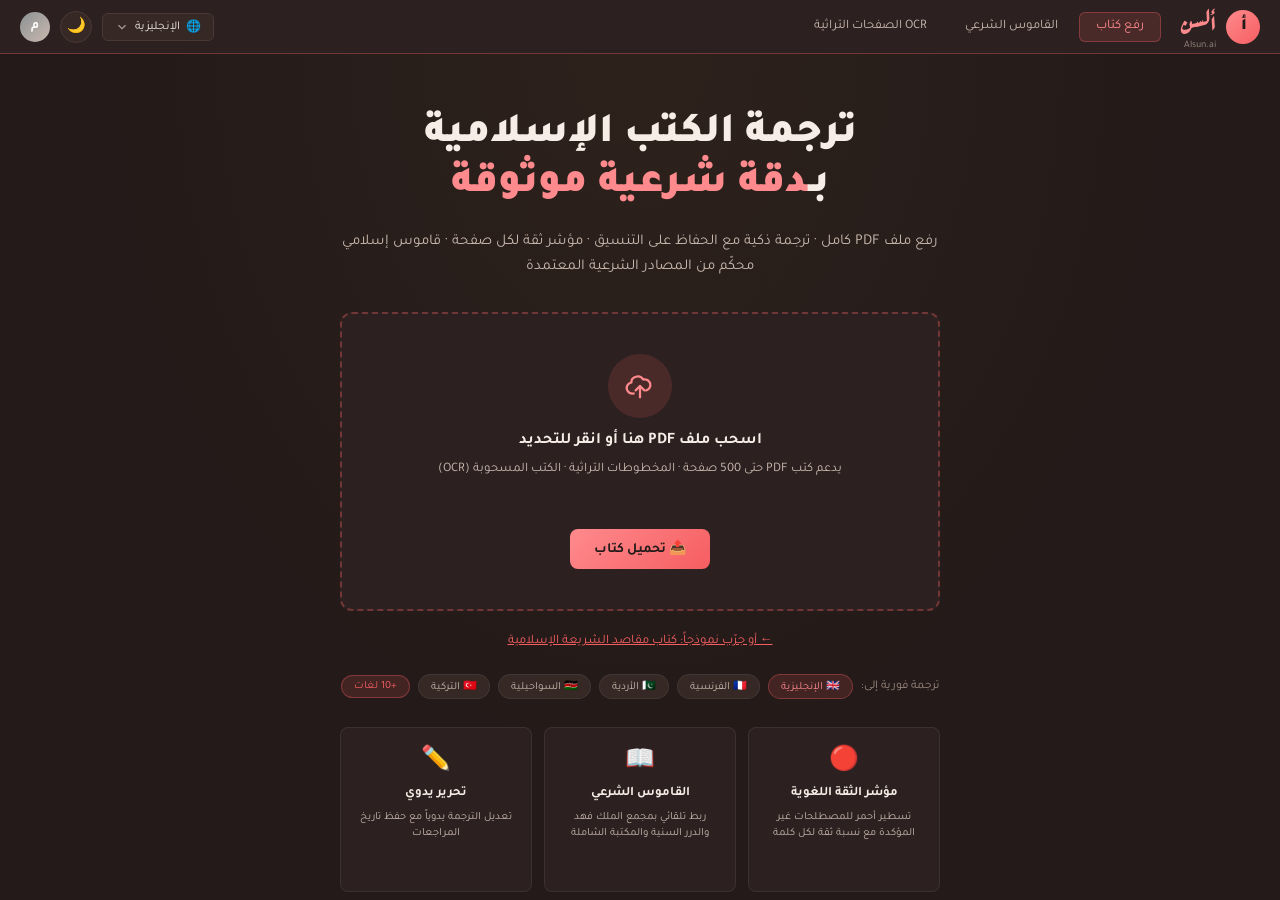
==== commit 076be63c: "update the presentation" ====
--- a/mockup.html
+++ b/mockup.html
@@ -156,23 +156,17 @@
 .screen.active{display:flex;flex-direction:column;}
 
 .welcome-screen{
-  align-items:center;justify-content:center;
+  align-items:center;justify-content:flex-start;
   background:radial-gradient(ellipse at 50% 0%, rgba(201,151,58,0.06) 0%, transparent 60%),var(--bg);
-  padding:40px 20px;
+  padding:56px 20px 40px;
 }
 .hero{text-align:center;max-width:600px;width:100%;}
-.hero-badge{
-  display:inline-flex;align-items:center;gap:6px;
-  padding:4px 14px;border-radius:20px;
-  background:var(--gold-dim);border:1px solid var(--gold-border);
-  color:var(--gold-light);font-size:12px;margin-bottom:20px;
-}
 .hero h1{
   font-size:clamp(26px,4vw,42px);font-weight:900;
-  color:#fff;line-height:1.2;margin-bottom:10px;
+  color:var(--text);line-height:1.2;margin-bottom:18px;
 }
 .hero h1 span{color:var(--gold-light);}
-.hero p{color:var(--text2);font-size:15px;margin-bottom:32px;line-height:1.7;}
+.hero p{color:var(--text2);font-size:15px;margin-top:8px;margin-bottom:32px;line-height:1.7;}
 
 .upload-zone{
   border:2px dashed var(--gold-border);border-radius:var(--r2);
@@ -253,7 +247,7 @@
 
 /* Dual pane */
 .dual-pane{display:flex;flex:1;overflow:hidden;gap:0;}
-.pane{flex:1;overflow-y:auto;padding:32px 28px;scrollbar-width:thin;}
+.pane{flex:1;overflow-y:auto;padding:32px 28px;scrollbar-width:thin;background:var(--bg2);}
 .pane-divider{
   width:1px;background:var(--hairline);flex-shrink:0;
   position:relative;display:flex;align-items:center;justify-content:center;
@@ -264,7 +258,7 @@
   border:1px solid var(--hairline);cursor:ew-resize;
 }
 
-.pane-ar{direction:rtl;font-family:'Amiri',serif;font-size:17px;line-height:2;color:#f0f4f8;}
+.pane-ar{direction:rtl;font-family:'Amiri',serif;font-size:17px;line-height:2;color:var(--text);}
 .pane-en{font-family:'Inter',sans-serif;font-size:15px;line-height:1.9;color:var(--text);}
 
 .pane-header{
@@ -282,14 +276,14 @@
 .w{cursor:pointer;transition:.15s;}
 .w:hover{background:var(--hairline2);border-radius:3px;}
 .w-high{border-bottom:2px solid var(--ok);padding-bottom:1px;}
-.w-med{border-bottom:2px solid var(--warn);padding-bottom:1px;color:#f0d090;}
-.w-low{border-bottom:2px dashed var(--danger);padding-bottom:1px;color:#ffb0b0;}
+.w-med{border-bottom:2px solid var(--warn);padding-bottom:1px;color:var(--warn);}
+.w-low{border-bottom:2px dashed var(--danger);padding-bottom:1px;color:var(--danger);}
 .w.selected{background:rgba(201,151,58,0.15);border-radius:3px;padding:0 2px;}
 
 /* Corresponding word in translation */
 .tw-high{background:rgba(61,196,126,0.08);border-radius:3px;padding:0 2px;}
 .tw-med{background:rgba(245,166,35,0.1);border-radius:3px;padding:0 2px;}
-.tw-low{background:rgba(232,69,69,0.1);border-radius:3px;padding:0 2px;color:#ffaaaa;}
+.tw-low{background:rgba(232,69,69,0.1);border-radius:3px;padding:0 2px;color:var(--danger);}
 .tw.selected{background:rgba(201,151,58,0.15);outline:1px solid var(--gold);border-radius:3px;}
 
 /* Chapter heading */
@@ -430,48 +424,6 @@
 .legend-line.m{background:var(--warn);}
 .legend-line.l{background:var(--danger);border-style:dashed;}
 
-/* ═══ SCREEN: LIBRARY ═══ */
-.library-screen{
-  padding:28px;gap:20px;
-  background:var(--bg);overflow-y:auto;flex-wrap:wrap;
-  align-content:flex-start;
-}
-.library-header{
-  width:100%;display:flex;align-items:center;justify-content:space-between;
-}
-.section-title{font-size:18px;font-weight:700;}
-.book-grid{
-  display:grid;grid-template-columns:repeat(auto-fill,minmax(200px,1fr));
-  gap:16px;width:100%;
-}
-.book-card{
-  background:var(--bg2);border-radius:var(--r2);overflow:hidden;
-  border:1px solid var(--hairline);cursor:pointer;transition:.2s;
-}
-.book-card:hover{transform:translateY(-2px);border-color:var(--gold-border);box-shadow:var(--shadow);}
-.book-cover{
-  aspect-ratio:0.75;background:linear-gradient(135deg,var(--bg4),var(--bg3));
-  display:flex;align-items:center;justify-content:center;font-size:42px;
-  position:relative;overflow:hidden;
-}
-.book-cover::after{
-  content:'';position:absolute;inset:0;
-  background:linear-gradient(to bottom,transparent 50%,rgba(0,0,0,0.5));
-}
-.book-status{
-  position:absolute;top:8px;right:8px;padding:3px 8px;border-radius:20px;
-  font-size:10px;font-weight:700;z-index:1;
-}
-.book-status.done{background:var(--ok-light);color:var(--ok);border:1px solid rgba(61,196,126,0.3);}
-.book-status.wip{background:var(--warn-light);color:var(--warn);border:1px solid rgba(245,166,35,0.3);}
-.book-info{padding:12px 14px;}
-.book-title{font-size:14px;font-weight:700;margin-bottom:4px;line-height:1.3;}
-.book-meta{font-size:11px;color:var(--text3);}
-.book-langs{display:flex;gap:4px;margin-top:8px;flex-wrap:wrap;}
-.book-lang-tag{
-  padding:2px 8px;border-radius:20px;font-size:10px;
-  background:var(--bg4);color:var(--text2);
-}
 
 /* ═══ SCREEN: GLOSSARY ═══ */
 .glossary-screen{padding:28px;overflow-y:auto;align-content:flex-start;}
@@ -668,7 +620,6 @@
     </div>
     <div class="nav-tabs">
       <div class="nav-tab active" onclick="showScreen('welcome');setTab(this)">رفع كتاب</div>
-      <div class="nav-tab" onclick="showScreen('library');setTab(this)">مكتبتي</div>
       <div class="nav-tab" onclick="showScreen('glossary');setTab(this)">القاموس الشرعي</div>
       <div class="nav-tab" onclick="showScreen('heritage');setTab(this)">OCR الصفحات التراثية</div>
     </div>
@@ -741,7 +692,6 @@
     <!-- ═══ SCREEN 1: WELCOME ═══ -->
     <div class="screen active welcome-screen" id="screen-welcome">
       <div class="hero">
-        <div class="hero-badge">🏆 تحدي الذكاء الاصطناعي في خدمة المحتوى الإسلامي</div>
         <h1>ترجمة الكتب الإسلامية<br>بـ<span>دقة شرعية موثوقة</span></h1>
         <p>رفع ملف PDF كامل · ترجمة ذكية مع الحفاظ على التنسيق · مؤشر ثقة لكل صفحة · قاموس إسلامي محكّم من المصادر الشرعية المعتمدة</p>
 
@@ -809,7 +759,7 @@
       <!-- Workspace toolbar -->
       <div class="ws-toolbar">
         <div class="ws-breadcrumb">
-          <span style="cursor:pointer;color:var(--text2);" onclick="showScreen('welcome');setTab(document.querySelector('.nav-tab'))">مكتبتي</span>
+          <span style="cursor:pointer;color:var(--text2);" onclick="showScreen('welcome');setTab(document.querySelector('.nav-tab'))">الرئيسية</span>
           <span class="sep">›</span>
           <span>مقاصد الشريعة الإسلامية</span>
           <span class="sep">›</span>
@@ -879,8 +829,8 @@
         <div class="analysis-panel hidden" id="analysis-panel">
           <div class="ap-header">
             <div class="ap-tabs">
-              <div class="ap-tab active" id="tab-analysis" onclick="switchPanelTab('analysis')">🔍 تحليل المصطلح</div>
-              <div class="ap-tab" id="tab-ai" onclick="switchPanelTab('ai')">💬 مساعد الذكاء الاصطناعي</div>
+              <div class="ap-tab active" id="tab-analysis" onclick="switchPanelTab('analysis')">🔍 التحليل</div>
+              <div class="ap-tab" id="tab-ai" onclick="switchPanelTab('ai')">💬 المساعد الذكي</div>
             </div>
             <div class="ap-close" onclick="togglePanel()">×</div>
           </div>
@@ -970,77 +920,6 @@
       </div>
     </div>
 
-    <!-- ═══ SCREEN 3: LIBRARY ═══ -->
-    <div class="screen" id="screen-library" style="display:none;flex-direction:column;">
-      <div style="padding:28px;overflow-y:auto;flex:1;">
-        <div style="display:flex;align-items:center;justify-content:space-between;margin-bottom:24px;">
-          <div>
-            <div class="section-title">مكتبة الكتب المترجمة</div>
-            <div style="font-size:12px;color:var(--text3);margin-top:4px;">3 كتب · 127 صفحة مترجمة</div>
-          </div>
-          <div class="tool-btn primary" onclick="showScreen('welcome');setTab(document.querySelector('.nav-tab'))">+ رفع كتاب جديد</div>
-        </div>
-        <div class="book-grid">
-          <div class="book-card" onclick="startDemo()">
-            <div class="book-cover">
-              <span>📚</span>
-              <div class="book-status wip">جارٍ الترجمة</div>
-            </div>
-            <div class="book-info">
-              <div class="book-title">مقاصد الشريعة الإسلامية</div>
-              <div class="book-meta">ابن عاشور · 45 صفحة</div>
-              <div style="height:4px;background:var(--bg5);border-radius:2px;margin-top:8px;">
-                <div style="width:20%;height:100%;background:var(--gold);border-radius:2px;"></div>
-              </div>
-              <div style="font-size:10px;color:var(--text3);margin-top:4px;">9 / 45 صفحة · 87% ثقة متوسطة</div>
-              <div class="book-langs">
-                <div class="book-lang-tag">🇬🇧 EN</div>
-                <div class="book-lang-tag">🇫🇷 FR</div>
-              </div>
-            </div>
-          </div>
-          <div class="book-card">
-            <div class="book-cover">
-              <span>🕌</span>
-              <div class="book-status done">مكتمل</div>
-            </div>
-            <div class="book-info">
-              <div class="book-title">الرسالة للإمام الشافعي</div>
-              <div class="book-meta">الإمام الشافعي · 23 صفحة</div>
-              <div style="height:4px;background:var(--bg5);border-radius:2px;margin-top:8px;">
-                <div style="width:100%;height:100%;background:var(--ok);border-radius:2px;"></div>
-              </div>
-              <div style="font-size:10px;color:var(--ok);margin-top:4px;">23 / 23 صفحة · اكتملت الترجمة</div>
-              <div class="book-langs">
-                <div class="book-lang-tag">🇬🇧 EN</div>
-                <div class="book-lang-tag">🇵🇰 UR</div>
-                <div class="book-lang-tag">🇰🇪 SW</div>
-              </div>
-            </div>
-          </div>
-          <div class="book-card">
-            <div class="book-cover">
-              <span>📜</span>
-              <div class="book-status done">مكتمل</div>
-            </div>
-            <div class="book-info">
-              <div class="book-title">أربعون النووية</div>
-              <div class="book-meta">الإمام النووي · 59 صفحة</div>
-              <div style="height:4px;background:var(--bg5);border-radius:2px;margin-top:8px;">
-                <div style="width:100%;height:100%;background:var(--ok);border-radius:2px;"></div>
-              </div>
-              <div style="font-size:10px;color:var(--ok);margin-top:4px;">59 / 59 صفحة · اكتملت الترجمة</div>
-              <div class="book-langs">
-                <div class="book-lang-tag">🇬🇧 EN</div>
-                <div class="book-lang-tag">🇫🇷 FR</div>
-                <div class="book-lang-tag">🇩🇪 DE</div>
-                <div class="book-lang-tag" style="background:var(--gold-dim);color:var(--gold);border-color:var(--gold-border);">+3</div>
-              </div>
-            </div>
-          </div>
-        </div>
-      </div>
-    </div>
 
     <!-- ═══ SCREEN 4: GLOSSARY ═══ -->
     <div class="screen" id="screen-glossary" style="display:none;flex-direction:column;">
